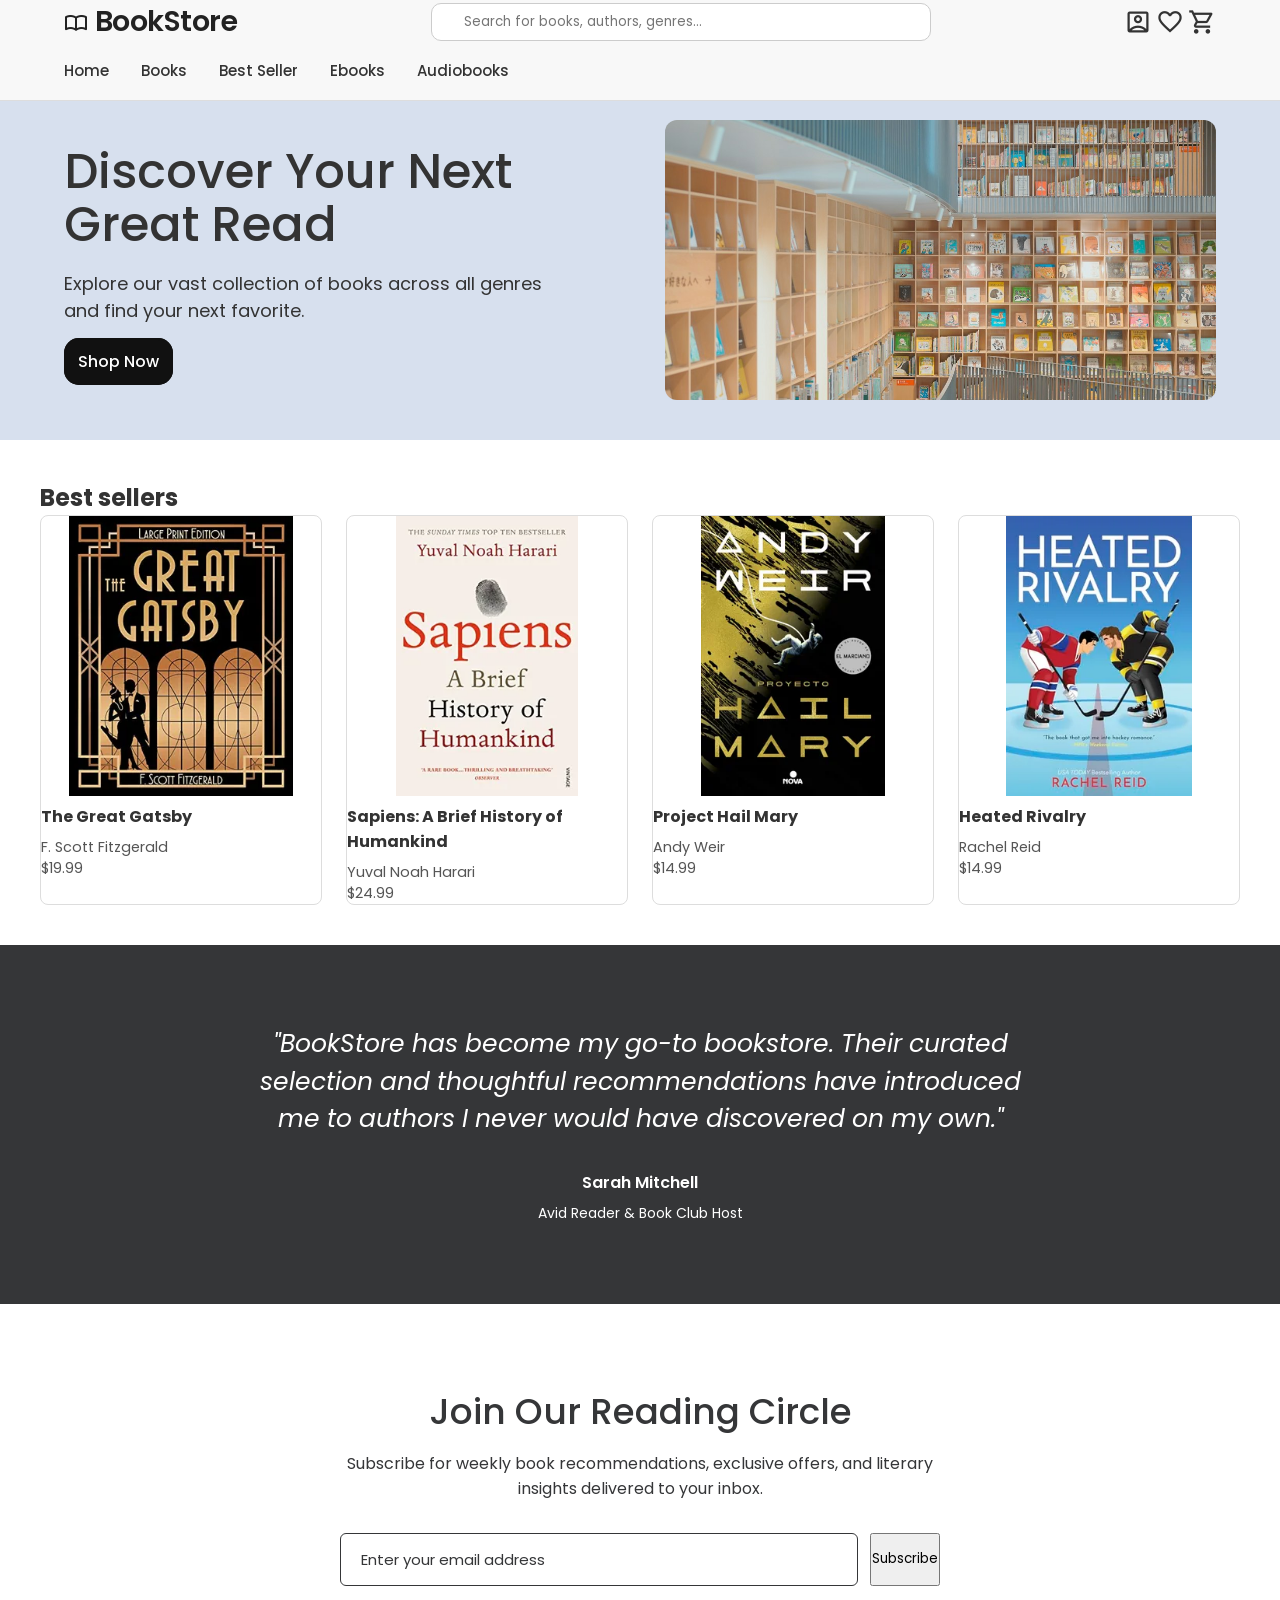
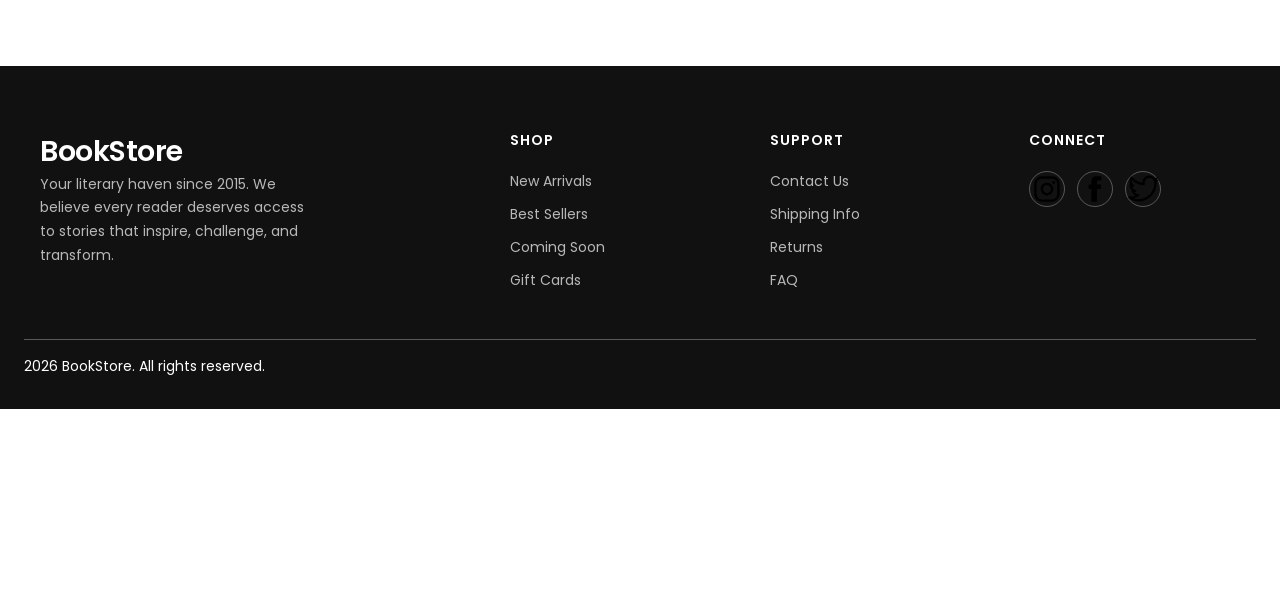
==== index.html @ 74721b6f "feat: initial project setup with bookstore structure and assets" ====
<!DOCTYPE html>
<html lang="en">

<head>
    <meta charset="UTF-8">
    <meta name="viewport" content="width=device-width, initial-scale=1.0">

    <link rel="preconnect" href="https://fonts.googleapis.com">
    <link rel="preconnect" href="https://fonts.gstatic.com" crossorigin>
    <link
        href="https://fonts.googleapis.com/css2?family=Google+Sans:ital,opsz,wght@0,17..18,400..700;1,17..18,400..700&family=Poppins:ital,wght@0,100;0,200;0,300;0,400;0,500;0,600;0,700;0,800;0,900;1,100;1,200;1,300;1,400;1,500;1,600;1,700;1,800;1,900&display=swap"
        rel="stylesheet">
    <title>Bookstore</title>
    <link rel="stylesheet" href="./styles.css" />
    <link rel="stylesheet"
        href="https://fonts.googleapis.com/css2?family=Material+Symbols+Outlined:opsz,wght,FILL,GRAD@24,400,0,0" />

</head>

<body>
    <header class="header">
        <div class="header-main-container">
            <div class="header-container">
                <div class="logo">
                    <span class="material-symbols-outlined">
                        import_contacts
                    </span>
                    BookStore
                </div>

                <form class="search-bar">
                    <input type="text" placeholder="Search for books, authors, genres..." aria-label="Search">

                </form>

                <div class="user-utilities">
                    <button aria-label="Profile"><span class="material-symbols-outlined">
                            account_box
                        </span>
                    </button>
                    <button aria-label="Wishlist"><span class="material-symbols-outlined">
                            favorite
                        </span>
                    </button>
                    <button aria-label="Cart"><span class="material-symbols-outlined">
                            shopping_cart
                        </span>
                    </button>

                </div>
            </div>
            <nav class="navbar">
                <a href="#" class="nav-link">Home</a>
                <a href="#" class="nav-link">Books</a>
                <a href="#" class="nav-link">Best Seller</a>
                <a href="#" class="nav-link">Ebooks</a>
                <a href="#" class="nav-link">Audiobooks</a>

            </nav>
        </div>
    </header>

    <div class="hero">
        <div class="hero-container">
            <div class="hero-content">
                <h1 class="hero-title">Discover Your Next Great Read</h1>
                <p class="hero-description">Explore our vast collection of books across all genres and find your next
                    favorite.</p>
                <a href="#" class="cta-button">Shop Now</a>

            </div>
            <div class="hero-image">
                <img src="./Images/portada.jfif" alt="Hero Image">
            </div>
        </div>
    </div>

    <section class="best-sellers">
        <div class="best-sellers-container">
            <h2>Best sellers</h2>
            <div class="book-grid">
                <div class="book-card">
                    <div class="book-image">
                        <img src="./Images/Book1.webp" alt="The Great Gatsby">
                    </div>
                    <h3>The Great Gatsby</h3>
                    <p>F. Scott Fitzgerald</p>
                    <p>$19.99</p>
                </div>
                <div class="book-card">
                    <div class="book-image">
                        <img src="./Images/book2.webp" alt="Sapiens: A Brief History of Humankind">
                    </div>
                    <h3> Sapiens: A Brief History of Humankind</h3>
                    <p>Yuval Noah Harari </p>
                    <p>$24.99</p>
                </div>
                <div class="book-card">
                    <div class="book-image">
                        <img src="./Images/book3.webp" alt="Project Hail Mary">
                    </div>
                    <h3>Project Hail Mary</h3>
                    <p>Andy Weir</p>
                    <p>$14.99</p>
                </div>
                <div class="book-card">
                    <div class="book-image">
                        <img src="./Images/book4.webp" alt="Heated Rivalry">
                    </div>
                    <h3>Heated Rivalry</h3>
                    <p>Rachel Reid</p>
                    <p>$14.99</p>
                </div>
            </div>
        </div>
    </section>


    <section class="testimonial">
        <div class="container">
            <p class="testimonial-quote">
                "BookStore has become my go-to bookstore. Their curated selection and thoughtful recommendations have
                introduced me to authors I never would have discovered on my own."
            </p>
            <div class="testimonial-author">
                <span class="author-name">Sarah Mitchell</span>
                <span class="author-title">Avid Reader & Book Club Host</span>
            </div>
        </div>
    </section>


    <section class="newsletter">
        <div class="newsletter-content">
            <h2 class="newsletter-title">Join Our Reading Circle</h2>
            <p class="newsletter-description">
                Subscribe for weekly book recommendations, exclusive offers, and literary insights delivered to your
                inbox.
            </p>
            <form class="newsletter-form">
                <input type="email" class="newsletter-input" placeholder="Enter your email address" required>
                <button type="submit" class="btn btn-primary">Subscribe</button>
            </form>
        </div>
    </section>



    <footer class="footer">
        <div class="footer-grid">
            <div class="footer-brand">

                <span class="logo">BookStore</span>
                <p class="footer-description">
                    Your literary haven since 2015. We believe every reader deserves access to stories that inspire,
                    challenge, and transform.
                </p>
            </div>

            <div class="footer-column">
                <h4 class="footer-title">Shop</h4>
                <nav class="footer-links">
                    <a href="#" class="footer-link">New Arrivals</a>
                    <a href="#" class="footer-link">Best Sellers</a>
                    <a href="#" class="footer-link">Coming Soon</a>
                    <a href="#" class="footer-link">Gift Cards</a>
                </nav>
            </div>

            <div class="footer-column">
                <h4 class="footer-title">Support</h4>
                <nav class="footer-links">
                    <a href="#" class="footer-link">Contact Us</a>
                    <a href="#" class="footer-link">Shipping Info</a>
                    <a href="#" class="footer-link">Returns</a>
                    <a href="#" class="footer-link">FAQ</a>
                </nav>
            </div>

            <div class="footer-column">
                <h4 class="footer-title">Connect</h4>
                <div class="social-links">
                    <a href="#" class="social-link" aria-label="Instagram">
                        <svg fill="#000000" viewBox="0 0 32 32" id="Camada_1" version="1.1" xml:space="preserve"
                            xmlns="http://www.w3.org/2000/svg" xmlns:xlink="http://www.w3.org/1999/xlink">
                            <g id="SVGRepo_bgCarrier" stroke-width="0"></g>
                            <g id="SVGRepo_tracerCarrier" stroke-linecap="round" stroke-linejoin="round"></g>
                            <g id="SVGRepo_iconCarrier">
                                <g>
                                    <path
                                        d="M22.3,8.4c-0.8,0-1.4,0.6-1.4,1.4c0,0.8,0.6,1.4,1.4,1.4c0.8,0,1.4-0.6,1.4-1.4C23.7,9,23.1,8.4,22.3,8.4z">
                                    </path>
                                    <path
                                        d="M16,10.2c-3.3,0-5.9,2.7-5.9,5.9s2.7,5.9,5.9,5.9s5.9-2.7,5.9-5.9S19.3,10.2,16,10.2z M16,19.9c-2.1,0-3.8-1.7-3.8-3.8 c0-2.1,1.7-3.8,3.8-3.8c2.1,0,3.8,1.7,3.8,3.8C19.8,18.2,18.1,19.9,16,19.9z">
                                    </path>
                                    <path
                                        d="M20.8,4h-9.5C7.2,4,4,7.2,4,11.2v9.5c0,4,3.2,7.2,7.2,7.2h9.5c4,0,7.2-3.2,7.2-7.2v-9.5C28,7.2,24.8,4,20.8,4z M25.7,20.8 c0,2.7-2.2,5-5,5h-9.5c-2.7,0-5-2.2-5-5v-9.5c0-2.7,2.2-5,5-5h9.5c2.7,0,5,2.2,5,5V20.8z">
                                    </path>
                                </g>
                            </g>
                        </svg>
                    </a>
                    <a href="#" class="social-link" aria-label="Twitter">
                        <svg fill="#000000" viewBox="0 0 32 32" id="Camada_1" version="1.1" xml:space="preserve"
                            xmlns="http://www.w3.org/2000/svg" xmlns:xlink="http://www.w3.org/1999/xlink">
                            <g id="SVGRepo_bgCarrier" stroke-width="0"></g>
                            <g id="SVGRepo_tracerCarrier" stroke-linecap="round" stroke-linejoin="round"></g>
                            <g id="SVGRepo_iconCarrier">
                                <style type="text/css">
                                    .st0 {
                                        fill-rule: evenodd;
                                        clip-rule: evenodd;
                                    }
                                </style>
                                <path class="st0"
                                    d="M12.6,16.1v11.6c0,0.2,0.1,0.3,0.3,0.3h4.6c0.2,0,0.3-0.1,0.3-0.3V15.9h3.4c0.2,0,0.3-0.1,0.3-0.3l0.3-3.6 c0-0.2-0.1-0.3-0.3-0.3h-3.7V9.2c0-0.6,0.5-1.1,1.2-1.1h2.6C21.9,8.1,22,8,22,7.8V4.3C22,4.1,21.9,4,21.7,4h-4.4 c-2.6,0-4.7,1.9-4.7,4.3v3.4h-2.3c-0.2,0-0.3,0.1-0.3,0.3v3.6c0,0.2,0.1,0.3,0.3,0.3h2.3V16.1z">
                                </path>
                            </g>
                        </svg>
                    </a>
                    <a href="#" class="social-link" aria-label="Facebook">
                        <svg width="800px" height="800px" viewBox="0 0 15 15" fill="none"
                            xmlns="http://www.w3.org/2000/svg">
                            <path fill-rule="evenodd" clip-rule="evenodd"
                                d="M7.23336 4.69629C7.23336 2.96884 8.63335 1.56857 10.36 1.56857C11.3736 1.56857 12.183 2.04804 12.7254 2.74385C13.3079 2.62467 13.8557 2.40913 14.3513 2.11508C14.1559 2.72598 13.7424 3.2396 13.2033 3.56463C13.2038 3.56568 13.2042 3.56674 13.2047 3.56779C13.7334 3.50361 14.2364 3.36302 14.7048 3.15546L14.7037 3.15715C14.3667 3.66183 13.9431 4.10736 13.4561 4.47034C13.4823 4.64672 13.4956 4.82427 13.4956 5.00079C13.4956 8.6871 10.6873 12.9746 5.52122 12.9746C3.93906 12.9746 2.46544 12.511 1.22505 11.7152C0.992632 11.5661 0.925108 11.2568 1.07423 11.0244C1.0874 11.0038 1.10183 10.9846 1.11734 10.9666C1.20582 10.8202 1.37438 10.7309 1.5554 10.7522C2.47066 10.8601 3.38568 10.7485 4.19219 10.3962C3.39226 10.0434 2.77129 9.35975 2.50204 8.51974C2.45359 8.3686 2.48835 8.20311 2.59351 8.08422C2.59716 8.0801 2.60087 8.07606 2.60464 8.0721C1.96391 7.50819 1.55973 6.68208 1.55973 5.76143V5.72759C1.55973 5.56814 1.64411 5.42059 1.78155 5.33974C1.82671 5.31317 1.87537 5.29511 1.92532 5.28558C1.70549 4.86154 1.58116 4.37984 1.58116 3.86958C1.58116 3.40165 1.58384 2.81192 1.91332 2.28081C1.98718 2.16175 2.10758 2.08915 2.2364 2.07195C2.42588 2.01237 2.64087 2.06969 2.77406 2.23302C3.86536 3.57126 5.44066 4.49583 7.23366 4.73961L7.23336 4.69629ZM5.52122 11.9746C4.73387 11.9746 3.97781 11.8435 3.27248 11.6023C4.13012 11.4538 4.95307 11.1159 5.66218 10.5602C5.81211 10.4427 5.87182 10.2435 5.81126 10.0629C5.7507 9.88234 5.583 9.75943 5.39255 9.75607C4.68968 9.74366 4.06712 9.39716 3.67793 8.86845C3.86828 8.85306 4.05428 8.82039 4.23445 8.77167C4.43603 8.71716 4.57363 8.53114 4.56674 8.32243C4.55985 8.11372 4.41029 7.93718 4.20555 7.89607C3.42694 7.73977 2.79883 7.16764 2.56169 6.42174C2.76255 6.47025 2.97102 6.4991 3.18482 6.5061C3.38563 6.51267 3.56646 6.38533 3.62795 6.19405C3.68943 6.00277 3.61666 5.79391 3.44963 5.68224C2.86523 5.29155 2.48116 4.62464 2.48116 3.86958C2.48116 3.70213 2.48352 3.55268 2.49355 3.41719C3.85115 4.79913 5.70873 5.68931 7.77588 5.79338C7.93225 5.80126 8.08328 5.73543 8.18395 5.61553C8.28463 5.49562 8.32332 5.33548 8.28851 5.18284C8.25255 5.02517 8.23336 4.86284 8.23336 4.69629C8.23336 3.52085 9.18591 2.56857 10.36 2.56857C11.5943 2.56857 12.4956 3.71208 12.4956 5.00079C12.4956 8.25709 10.0202 11.9746 5.52122 11.9746Z"
                                fill="#000000" />
                        </svg>
                    </a>
                </div>
            </div>
        </div>
        <div class="footer-bottom">
            <p class="copyright">2026 BookStore. All rights reserved.</p>
        </div>
    </footer>
</body>

</html>
---- styles.css ----
* {
    margin: 0;
    padding: 0;
    box-sizing: border-box;
    font-family: "Poppins", sans-serif;
}

html {
    scroll-behavior: smooth;
}

body {
    background-color: #ffffff;
    color: #333333;
}

a {
    text-decoration: none;
    color: inherit;
}

ul {
    list-style: none;
}

img {
    max-width: 100%;
    height: auto;
    display: block;
}


.header {
    position: fixed;
    top: 0;
    left: 0;
    right: 0;
    background-color: #f8f8f8;
    border-bottom: 1px solid #ddd;
}

.header-main-container {
    max-width: 1200px;
    margin: 0 auto;
    padding: 0 24px;
    height: 100px;
    display: flex;
    flex-direction: column;

}

.header-container {
    display: flex;
    align-items: center;
    justify-content: space-between;
}

.logo {
    font-size: 1.8rem;
    font-weight: 600;
    color: #222222;
    letter-spacing: -0.5px;
}

.material-symbols-outlined {
    display: inline-block;
    vertical-align: middle;
    font-size: 24px;
    user-select: none;
}

.search-bar :placeholder-shown {
    color: #999;
}

.search-bar input {
    padding: 0.5rem 2rem;
    border: 1px solid #ccc;
    border-radius: 10px;
    width: 500px;
}

.user-utilities button {
    border: none;
    background-color: #f8f8f8;
    gap: 1rem;
}

.user-utilities .material-symbols-outlined:hover {
    color: #2f1600;
}

.user-utilities .material-symbols-outlined {
    font-size: 28px;
    border: none;
    color: #333;
    cursor: pointer;
    transition: color 0.3s ease;
}

.navbar {
    display: flex;
    align-items: flex-start;
    gap: 32px;
    padding: 16px 0;
}

.nav-link {
    font-size: 15px;
    font-weight: 500;
}

.nav-link:hover {
    color: #002d5e;
}

.hero {
    padding: 120px 24px 40px;
    background-color: #d7e0ee;
    width: 100%;
}

.hero-container {
    display: flex;
    align-items: center;
    gap: 50px;
    max-width: 1200px;
    margin: 0 auto;
    padding: 0 24px;
}

.hero-content {
    flex: 1;
}

.hero-title {

    font-size: 48px;
    font-weight: 500;
    line-height: 1.1;
    margin-bottom: 18px;
}

.hero-description {
    font-size: 18px;
    max-width: 480px;
    margin-bottom: 25px;
}

.cta-button {
    width: fit-content;
    text-decoration: none;
    color: #ffffff;
    font-weight: 500;
    font-size: 16px;
    border: #111111 2px solid;
    background-color: #111111;
    border-radius: 15px;
    padding: 10px 12px;
    transition: color 0.3s ease;
}

.cta-button:hover {
    color: #c5c6c7;
}

.hero-image {
    flex: 1;
    position: relative;
    border-radius: 12px;
    overflow: hidden;
    aspect-ratio: 3/4;
    max-height: 280px;
}

.hero-image img {
    width: 100%;
    height: 100%;
    object-fit: cover;
}

.best-sellers {
    padding: 40px 0;
    max-width: 1200px;
    margin: 0 auto;
}

.book-grid {
    display: grid;
    grid-template-columns: repeat(4, 1fr);
    gap: 24px;
}

.book-card {
    border-radius: 8px;
    overflow: hidden;
    border: 1px solid #ddd;
    cursor: pointer;
}

.book-image {
    position: relative;
    aspect-ratio: 4/4;
    overflow: hidden;
}

.book-image img {
    width: 100%;
    height: 100%;
    object-fit: contain;
}

.book-image:hover {
    transform: scale(1.05);
}

.book-card h3 {
    font-size: 1rem;
    color: #333;
    margin: 0.5rem 0;
}

.book-card p {
    color: #555;
    font-size: 0.9rem;
}


.testimonial {
    padding: 80px 24px;
    background-color: #353638;
    text-align: center;
}

.testimonial-quote {

    font-size: 25px;
    font-weight: 400;
    font-style: italic;
    color: white;
    max-width: 800px;
    margin: 0 auto 32px;
    line-height: 1.5;
}

.testimonial-author {
    display: flex;
    flex-direction: column;
    align-items: center;
    gap: 8px;
}

.author-name {
    font-size: 16px;
    font-weight: 600;
    color: white;
}

.author-title {
    font-size: 14px;
    color: white;
}

.newsletter {
    padding: 80px 24px;
    background-color: #ffffff;
}

.newsletter-content {
    max-width: 600px;
    margin: 0 auto;
    text-align: center;
}

.newsletter-title {

    font-size: 36px;
    font-weight: 500;
    color: #353638;
    margin-bottom: 12px;
}

.newsletter-description {
    font-size: 16px;
    color: #353638;
    margin-bottom: 32px;
}

.newsletter-form {
    display: flex;
    gap: 12px;
}

.newsletter-input {
    flex: 1;
    padding: 14px 20px;
    font-size: 15px;
    border: 1px solid #353638;
    border-radius: 6px;
    background-color: white;
    color: white;
    outline: none;
    transition: border-color 0.2s ease;
}

.newsletter-input:focus {
    border-color: #333;
}

.newsletter-input::placeholder {
    color: #353638;
}

.footer {
    padding: 64px 24px 32px;
    background-color: #111111;
    color: white;
}

.footer-grid {
    max-width: 1200px;
    margin: 0 auto;
    display: grid;
    grid-template-columns: 2fr 1fr 1fr 1fr;
    gap: 48px;
    margin-bottom: 48px;
}

.footer-brand .logo {
    color: white;
    margin-bottom: 16px;
}

.footer-description {
    font-size: 14px;
    color: rgba(255, 255, 255, 0.7);
    line-height: 1.7;
    max-width: 280px;
}

.footer-title {
    font-size: 14px;
    font-weight: 600;
    text-transform: uppercase;
    letter-spacing: 1px;
    margin-bottom: 20px;
}

.footer-links {
    display: flex;
    flex-direction: column;
    gap: 12px;
}

.footer-link {
    font-size: 14px;
    color: rgba(255, 255, 255, 0.7);
    transition: color 0.2s ease;
}

.footer-link:hover {
    color: white;
}

.social-links {
    display: flex;
    gap: 12px;
    margin-top: 8px;
}

.social-link {
    width: 36px;
    height: 36px;
    border: 1px solid rgba(255, 255, 255, 0.3);
    border-radius: 50%;
    display: flex;
    align-items: center;
    justify-content: center;
    transition: all 0.2s ease;
}

.social-link:hover {
    background-color: white;
    border-color: white;
}

.copyright {
    font-size: 14px;
    border-top: 1px solid rgba(255, 255, 255, 0.3);
    padding-top: 16px;
}
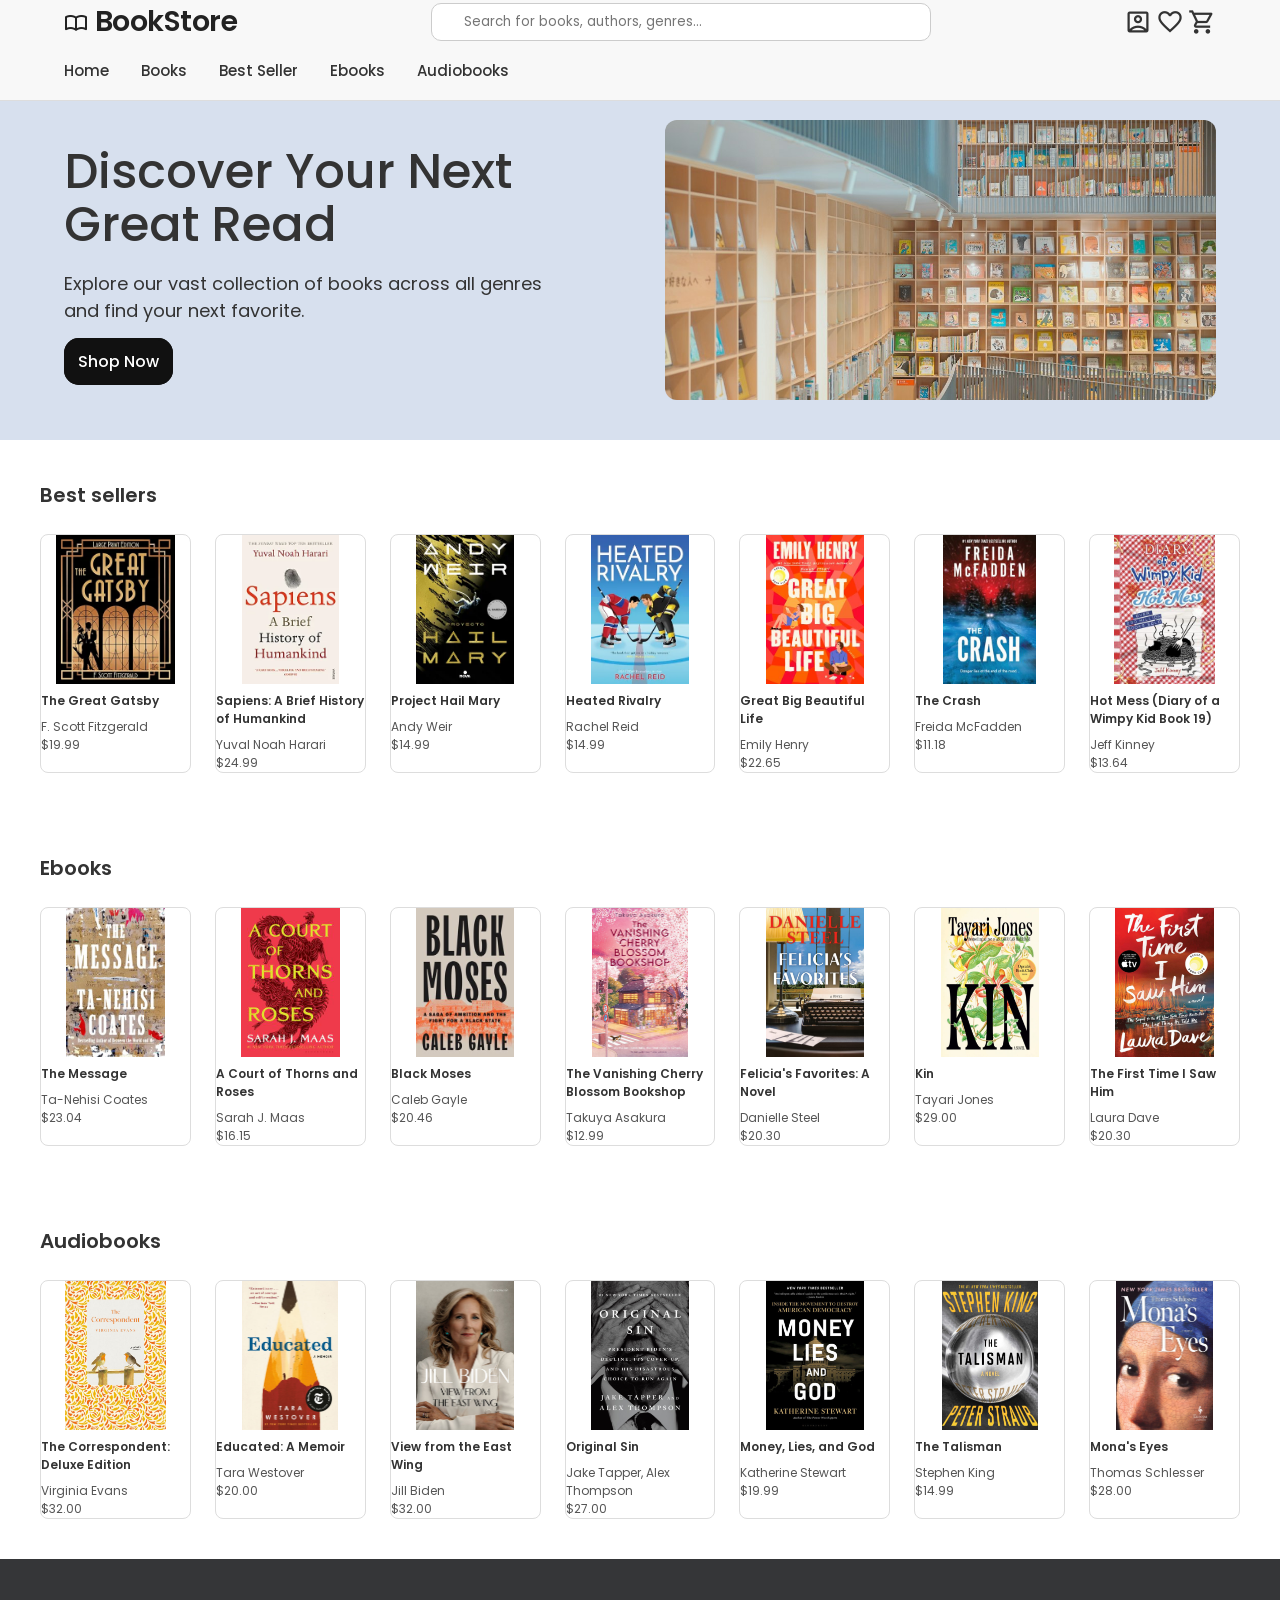
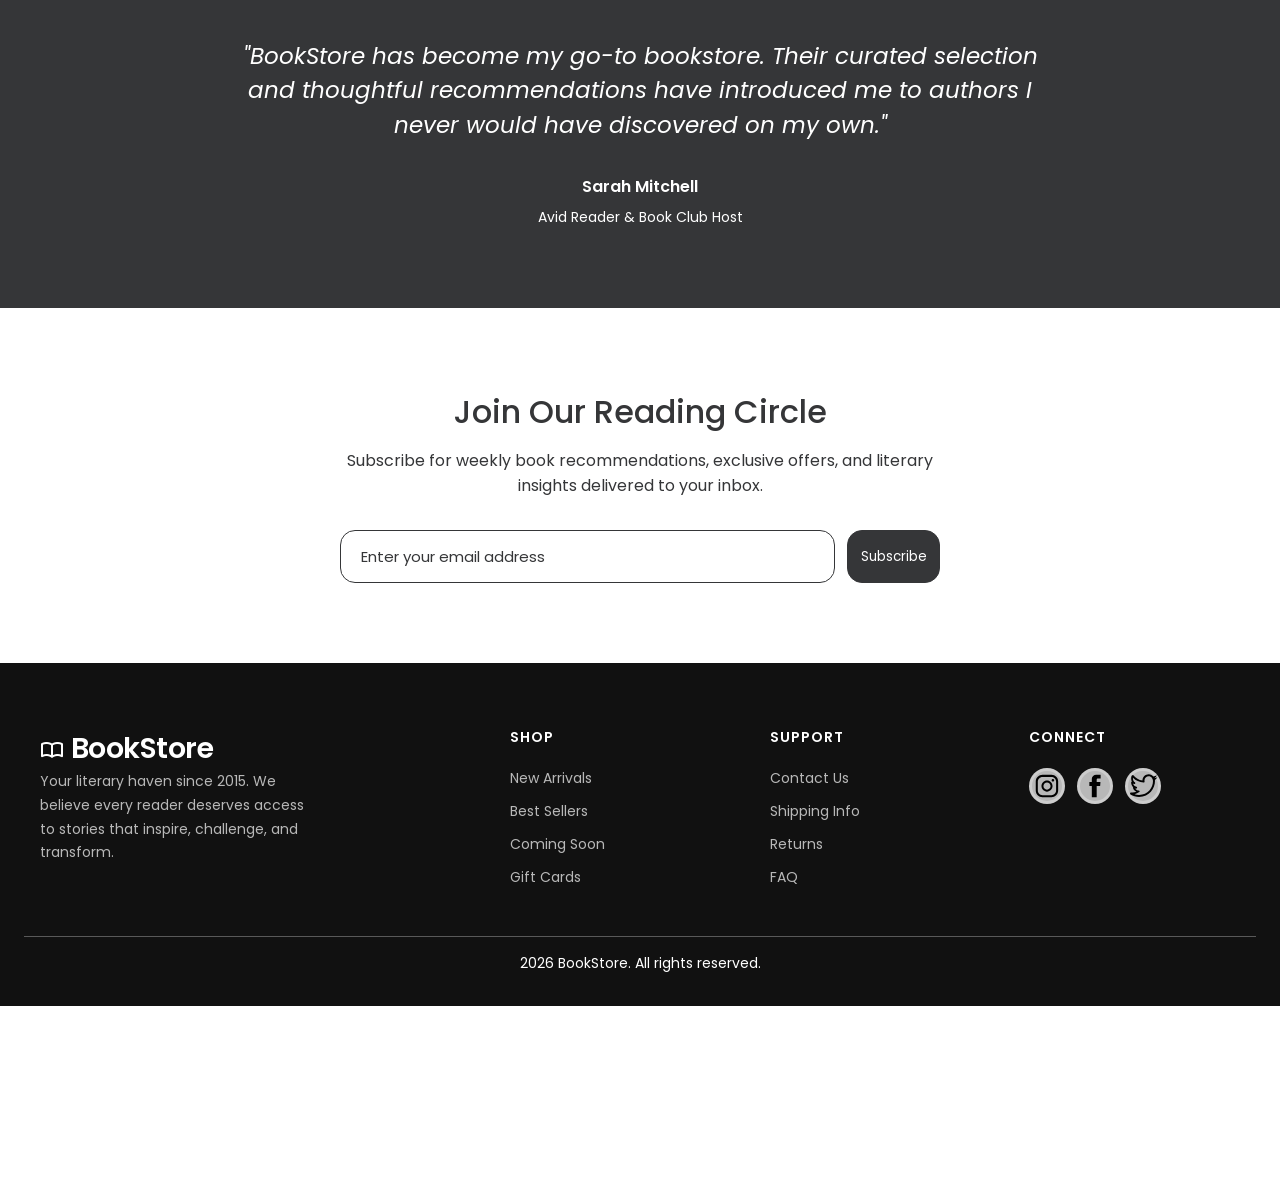
==== commit ce6aaa44: "feat: add images and improve html and css files" ====
--- a/index.html
+++ b/index.html
@@ -51,10 +51,10 @@
             </div>
             <nav class="navbar">
                 <a href="#" class="nav-link">Home</a>
-                <a href="#" class="nav-link">Books</a>
-                <a href="#" class="nav-link">Best Seller</a>
-                <a href="#" class="nav-link">Ebooks</a>
-                <a href="#" class="nav-link">Audiobooks</a>
+                <a href="books.html" class="nav-link">Books</a>
+                <a href="#best-sellers" class="nav-link">Best Seller</a>
+                <a href="#ebooks" class="nav-link">Ebooks</a>
+                <a href="#audiobooks" class="nav-link">Audiobooks</a>
 
             </nav>
         </div>
@@ -75,7 +75,7 @@
         </div>
     </div>
 
-    <section class="best-sellers">
+    <section id="best-sellers" class="best-sellers">
         <div class="best-sellers-container">
             <h2>Best sellers</h2>
             <div class="book-grid">
@@ -111,11 +111,160 @@
                     <p>Rachel Reid</p>
                     <p>$14.99</p>
                 </div>
-            </div>
-        </div>
-    </section>
-
-
+                <div class="book-card">
+                    <div class="book-image">
+                        <img src="./Images/book5.jpg" alt="Great Big Beautiful Life">
+                    </div>
+                    <h3>Great Big Beautiful Life</h3>
+                    <p>Emily Henry</p>
+                    <p>$22.65</p>
+                </div>
+                <div class="book-card">
+                    <div class="book-image">
+                        <img src="./Images/book6.jpg" alt="The Crash">
+                    </div>
+                    <h3>The Crash</h3>
+                    <p>Freida McFadden</p>
+                    <p>$11.18</p>
+                </div>
+                <div class="book-card">
+                    <div class="book-image">
+                        <img src="./Images/book7.jpg" alt="Hot Mess (Diary of a Wimpy Kid Book 19)">
+                    </div>
+                    <h3>Hot Mess (Diary of a Wimpy Kid Book 19)</h3>
+                    <p>Jeff Kinney</p>
+                    <p>$13.64</p>
+                </div>
+            </div>
+        </div>
+    </section>
+
+    <section id="ebooks" class="best-sellers">
+        <div class="best-sellers-container">
+            <h2>Ebooks</h2>
+            <div class="book-grid">
+                <div class="book-card">
+                    <div class="book-image">
+                        <img src="./Images/book8.jpg" alt="The Message">
+                    </div>
+                    <h3>The Message</h3>
+                    <p>Ta-Nehisi Coates</p>
+                    <p>$23.04</p>
+                </div>
+                <div class="book-card">
+                    <div class="book-image">
+                        <img src="./Images/book9.jpg" alt="A Court of Thorns and Roses">
+                    </div>
+                    <h3>A Court of Thorns and Roses</h3>
+                    <p>Sarah J. Maas </p>
+                    <p>$16.15</p>
+                </div>
+                <div class="book-card">
+                    <div class="book-image">
+                        <img src="./Images/book10.jpg" alt="Black Moses">
+                    </div>
+                    <h3>Black Moses</h3>
+                    <p>Caleb Gayle</p>
+                    <p>$20.46</p>
+                </div>
+                <div class="book-card">
+                    <div class="book-image">
+                        <img src="./Images/book11.jpg" alt="The Vanishing Cherry Blossom Bookshop">
+                    </div>
+                    <h3>The Vanishing Cherry Blossom Bookshop</h3>
+                    <p>Takuya Asakura</p>
+                    <p>$12.99</p>
+                </div>
+                <div class="book-card">
+                    <div class="book-image">
+                        <img src="./Images/book12.jpg" alt="Felicia's Favorites: A Novel">
+                    </div>
+                    <h3>Felicia's Favorites: A Novel</h3>
+                    <p>Danielle Steel</p>
+                    <p>$20.30 </p>
+                </div>
+                <div class="book-card">
+                    <div class="book-image">
+                        <img src="./Images/book13.jpg" alt="Kin">
+                    </div>
+                    <h3>Kin</h3>
+                    <p>Tayari Jones</p>
+                    <p>$29.00</p>
+                </div>
+                <div class="book-card">
+                    <div class="book-image">
+                        <img src="./Images/book14.jpg" alt="The First Time I Saw Him">
+                    </div>
+                    <h3>The First Time I Saw Him</h3>
+                    <p>Laura Dave</p>
+                    <p>$20.30</p>
+                </div>
+            </div>
+        </div>
+    </section>
+    <section id="audiobooks" class="best-sellers">
+        <div class="best-sellers-container">
+            <h2>Audiobooks</h2>
+            <div class="book-grid">
+                <div class="book-card">
+                    <div class="book-image">
+                        <img src="./Images/book15.jpg" alt="The Correspondent: Deluxe Edition">
+                    </div>
+                    <h3>The Correspondent: Deluxe Edition</h3>
+                    <p>Virginia Evans</p>
+                    <p>$32.00</p>
+                </div>
+                <div class="book-card">
+                    <div class="book-image">
+                        <img src="./Images/book16.jpg" alt="Educated: A Memoir">
+                    </div>
+                    <h3>Educated: A Memoir</h3>
+                    <p>Tara Westover </p>
+                    <p>$20.00</p>
+                </div>
+                <div class="book-card">
+                    <div class="book-image">
+                        <img src="./Images/book17.jpg" alt="View from the East Wing">
+                    </div>
+                    <h3>View from the East Wing</h3>
+                    <p>Jill Biden</p>
+                    <p>$32.00 </p>
+                </div>
+                <div class="book-card">
+                    <div class="book-image">
+                        <img src="./Images/book18.jpg" alt="Original Sin">
+                    </div>
+                    <h3>Original Sin</h3>
+                    <p>Jake Tapper, Alex Thompson</p>
+                    <p>$27.00</p>
+                </div>
+                <div class="book-card">
+                    <div class="book-image">
+                        <img src="./Images/book19.jpg" alt="Money, Lies, and God">
+                    </div>
+                    <h3>Money, Lies, and God</h3>
+                    <p>Katherine Stewart</p>
+                    <p>$19.99 </p>
+                </div>
+                <div class="book-card">
+                    <div class="book-image">
+                        <img src="./Images/book20.jpg" alt="The Talisman">
+                    </div>
+                    <h3>The Talisman</h3>
+                    <p>Stephen King</p>
+                    <p>$14.99</p>
+                </div>
+                <div class="book-card">
+                    <div class="book-image">
+                        <img src="./Images/book21.jpg" alt="Mona's Eyes">
+                    </div>
+                    <h3>Mona's Eyes</h3>
+                    <p>Thomas Schlesser</p>
+                    <p>$28.00 </p>
+                </div>
+            </div>
+        </div>
+    </section>
     <section class="testimonial">
         <div class="container">
             <p class="testimonial-quote">
@@ -139,7 +288,7 @@
             </p>
             <form class="newsletter-form">
                 <input type="email" class="newsletter-input" placeholder="Enter your email address" required>
-                <button type="submit" class="btn btn-primary">Subscribe</button>
+                <button type="submit" class="btn-newsletter">Subscribe</button>
             </form>
         </div>
     </section>
@@ -149,8 +298,12 @@
     <footer class="footer">
         <div class="footer-grid">
             <div class="footer-brand">
-
-                <span class="logo">BookStore</span>
+                <div class="logo">
+                    <span class="material-symbols-outlined">
+                        import_contacts
+                    </span>
+                    BookStore
+                </div>
                 <p class="footer-description">
                     Your literary haven since 2015. We believe every reader deserves access to stories that inspire,
                     challenge, and transform.
@@ -233,6 +386,8 @@
             <p class="copyright">2026 BookStore. All rights reserved.</p>
         </div>
     </footer>
+
+    <script src="script.js"></script>
 </body>
 
 </html>
--- a/styles.css
+++ b/styles.css
@@ -10,8 +10,11 @@
 }
 
 body {
-    background-color: #ffffff;
+    background-color: white;
     color: #333333;
+    display: flex;
+    flex-direction: column;
+    min-height: 100vh;
 }
 
 a {
@@ -37,6 +40,7 @@
     right: 0;
     background-color: #f8f8f8;
     border-bottom: 1px solid #ddd;
+    z-index: 999;
 }
 
 .header-main-container {
@@ -87,7 +91,7 @@
 }
 
 .user-utilities .material-symbols-outlined:hover {
-    color: #2f1600;
+    color: #000000;
 }
 
 .user-utilities .material-symbols-outlined {
@@ -111,7 +115,7 @@
 }
 
 .nav-link:hover {
-    color: #002d5e;
+    color: #000000;
 }
 
 .hero {
@@ -185,9 +189,16 @@
     margin: 0 auto;
 }
 
+.best-sellers h2 {
+    font-size: 20px;
+    font-weight: 600;
+    margin-bottom: 24px;
+    color: #333;
+}
+
 .book-grid {
     display: grid;
-    grid-template-columns: repeat(4, 1fr);
+    grid-template-columns: repeat(7, 1fr);
     gap: 24px;
 }
 
@@ -215,14 +226,15 @@
 }
 
 .book-card h3 {
-    font-size: 1rem;
+    font-size: 12px;
+    font-weight: 600;
     color: #333;
     margin: 0.5rem 0;
 }
 
 .book-card p {
     color: #555;
-    font-size: 0.9rem;
+    font-size: 12px;
 }
 
 
@@ -234,7 +246,7 @@
 
 .testimonial-quote {
 
-    font-size: 25px;
+    font-size: 23px;
     font-weight: 400;
     font-style: italic;
     color: white;
@@ -274,7 +286,7 @@
 
 .newsletter-title {
 
-    font-size: 36px;
+    font-size: 32px;
     font-weight: 500;
     color: #353638;
     margin-bottom: 12px;
@@ -296,7 +308,7 @@
     padding: 14px 20px;
     font-size: 15px;
     border: 1px solid #353638;
-    border-radius: 6px;
+    border-radius: 15px;
     background-color: white;
     color: white;
     outline: none;
@@ -311,7 +323,22 @@
     color: #353638;
 }
 
+.btn-newsletter {
+    flex: 0.2;
+    border: 1px solid #353638;
+    border-radius: 15px;
+    background-color: #353638;
+    color: white;
+}
+
+.btn-newsletter:hover {
+    color: black;
+}
+
 .footer {
+    margin-top: auto;
+    margin-bottom: 0;
+    width: 100%;
     padding: 64px 24px 32px;
     background-color: #111111;
     color: white;
@@ -328,7 +355,7 @@
 
 .footer-brand .logo {
     color: white;
-    margin-bottom: 16px;
+
 }
 
 .footer-description {
@@ -369,9 +396,10 @@
 }
 
 .social-link {
+    background-color: rgba(255, 255, 255, 0.7);
     width: 36px;
     height: 36px;
-    border: 1px solid rgba(255, 255, 255, 0.3);
+    border: 3px solid rgba(255, 255, 255, 0.3);
     border-radius: 50%;
     display: flex;
     align-items: center;
@@ -384,8 +412,14 @@
     border-color: white;
 }
 
+.footer-bottom {
+    border-top: 1px solid rgba(255, 255, 255, 0.3);
+}
+
 .copyright {
     font-size: 14px;
-    border-top: 1px solid rgba(255, 255, 255, 0.3);
+
     padding-top: 16px;
+    display: flex;
+    justify-content: center;
 }
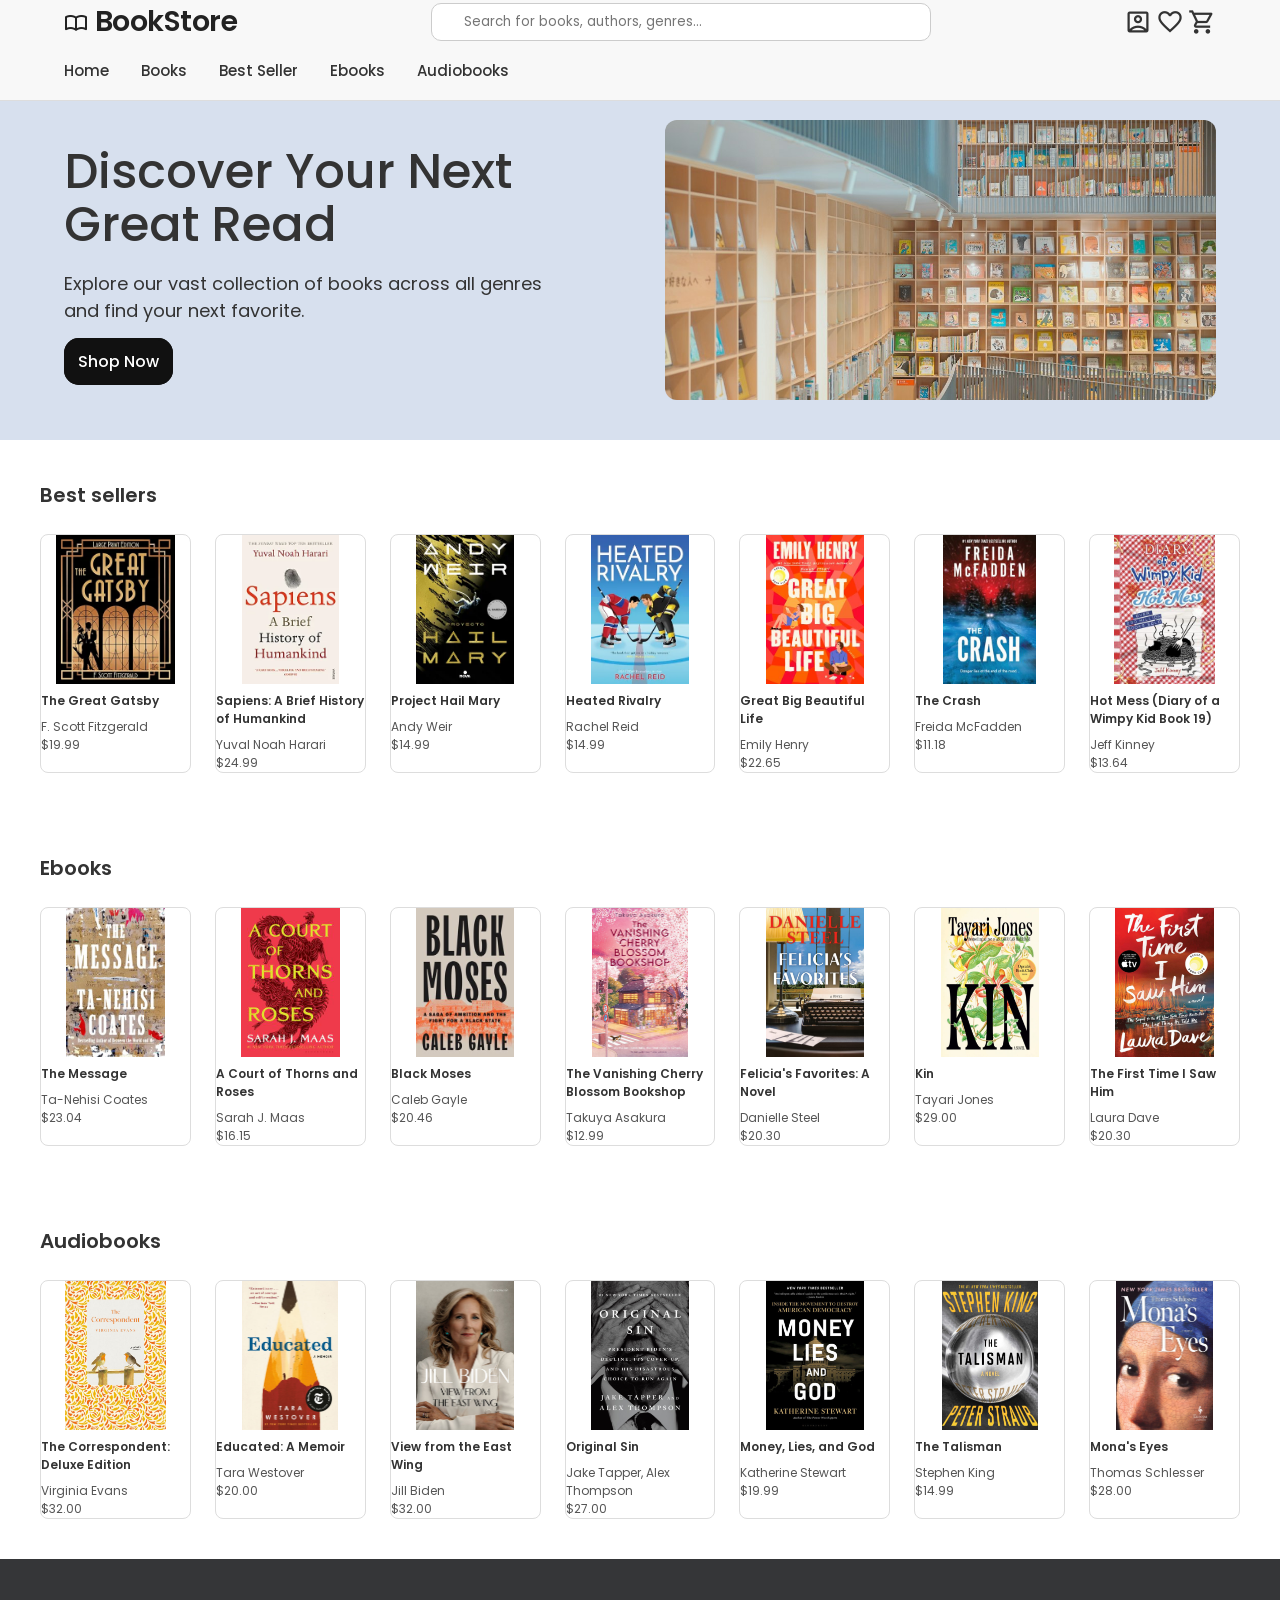
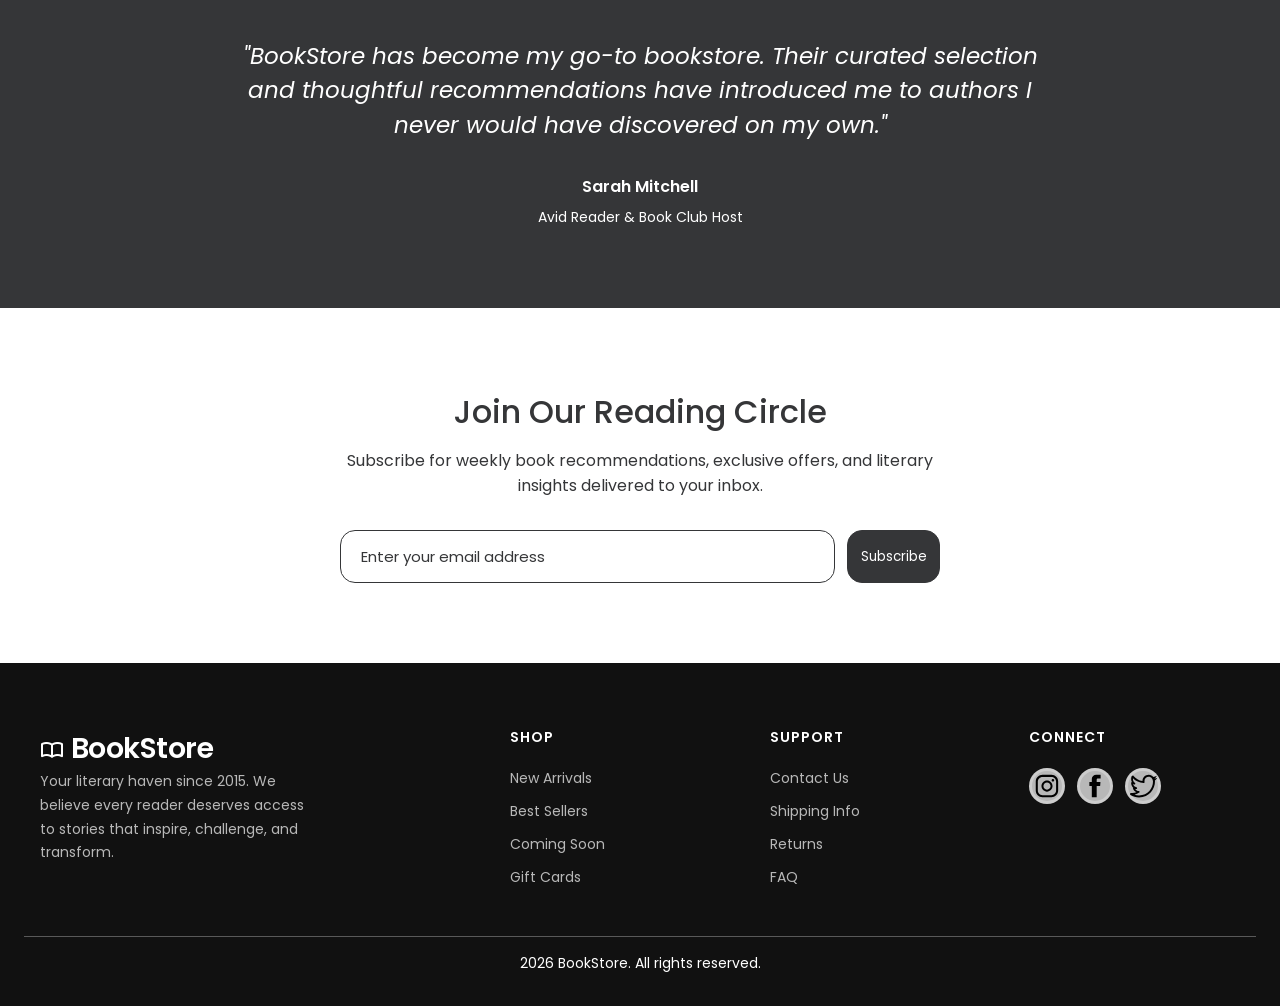
==== commit 45b360e5: "feat: book page" ====
--- a/index.html
+++ b/index.html
@@ -18,282 +18,285 @@
 </head>
 
 <body>
-    <header class="header">
-        <div class="header-main-container">
-            <div class="header-container">
-                <div class="logo">
-                    <span class="material-symbols-outlined">
-                        import_contacts
-                    </span>
-                    BookStore
-                </div>
-
-                <form class="search-bar">
-                    <input type="text" placeholder="Search for books, authors, genres..." aria-label="Search">
-
+    <main>
+        <header class="header">
+            <div class="header-main-container">
+                <div class="header-container">
+                    <div class="logo">
+                        <span class="material-symbols-outlined">
+                            import_contacts
+                        </span>
+                        BookStore
+                    </div>
+
+                    <form class="search-bar">
+                        <input type="text" placeholder="Search for books, authors, genres..." aria-label="Search">
+
+                    </form>
+
+                    <div class="user-utilities">
+                        <button aria-label="Profile"><span class="material-symbols-outlined">
+                                account_box
+                            </span>
+                        </button>
+                        <button aria-label="Wishlist"><span class="material-symbols-outlined">
+                                favorite
+                            </span>
+                        </button>
+                        <button aria-label="Cart"><span class="material-symbols-outlined">
+                                shopping_cart
+                            </span>
+                        </button>
+
+                    </div>
+                </div>
+                <nav class="navbar">
+                    <a href="#" class="nav-link">Home</a>
+                    <a href="books.html" class="nav-link">Books</a>
+                    <a href="#best-sellers" class="nav-link">Best Seller</a>
+                    <a href="#ebooks" class="nav-link">Ebooks</a>
+                    <a href="#audiobooks" class="nav-link">Audiobooks</a>
+
+                </nav>
+            </div>
+        </header>
+
+        <div class="hero">
+            <div class="hero-container">
+                <div class="hero-content">
+                    <h1 class="hero-title">Discover Your Next Great Read</h1>
+                    <p class="hero-description">Explore our vast collection of books across all genres and find your
+                        next
+                        favorite.</p>
+                    <a href="#" class="cta-button">Shop Now</a>
+
+                </div>
+                <div class="hero-image">
+                    <img src="./Images/portada.jfif" alt="Hero Image">
+                </div>
+            </div>
+        </div>
+
+        <section id="best-sellers" class="best-sellers">
+            <div class="best-sellers-container">
+                <h2>Best sellers</h2>
+                <div class="book-grid">
+                    <div class="book-card">
+                        <div class="book-image">
+                            <img src="./Images/Book1.webp" alt="The Great Gatsby">
+                        </div>
+                        <h3>The Great Gatsby</h3>
+                        <p>F. Scott Fitzgerald</p>
+                        <p>$19.99</p>
+                    </div>
+                    <div class="book-card">
+                        <div class="book-image">
+                            <img src="./Images/book2.webp" alt="Sapiens: A Brief History of Humankind">
+                        </div>
+                        <h3> Sapiens: A Brief History of Humankind</h3>
+                        <p>Yuval Noah Harari </p>
+                        <p>$24.99</p>
+                    </div>
+                    <div class="book-card">
+                        <div class="book-image">
+                            <img src="./Images/book3.webp" alt="Project Hail Mary">
+                        </div>
+                        <h3>Project Hail Mary</h3>
+                        <p>Andy Weir</p>
+                        <p>$14.99</p>
+                    </div>
+                    <div class="book-card">
+                        <div class="book-image">
+                            <img src="./Images/book4.webp" alt="Heated Rivalry">
+                        </div>
+                        <h3>Heated Rivalry</h3>
+                        <p>Rachel Reid</p>
+                        <p>$14.99</p>
+                    </div>
+                    <div class="book-card">
+                        <div class="book-image">
+                            <img src="./Images/book5.jpg" alt="Great Big Beautiful Life">
+                        </div>
+                        <h3>Great Big Beautiful Life</h3>
+                        <p>Emily Henry</p>
+                        <p>$22.65</p>
+                    </div>
+                    <div class="book-card">
+                        <div class="book-image">
+                            <img src="./Images/book6.jpg" alt="The Crash">
+                        </div>
+                        <h3>The Crash</h3>
+                        <p>Freida McFadden</p>
+                        <p>$11.18</p>
+                    </div>
+                    <div class="book-card">
+                        <div class="book-image">
+                            <img src="./Images/book7.jpg" alt="Hot Mess (Diary of a Wimpy Kid Book 19)">
+                        </div>
+                        <h3>Hot Mess (Diary of a Wimpy Kid Book 19)</h3>
+                        <p>Jeff Kinney</p>
+                        <p>$13.64</p>
+                    </div>
+                </div>
+            </div>
+        </section>
+
+        <section id="ebooks" class="best-sellers">
+            <div class="best-sellers-container">
+                <h2>Ebooks</h2>
+                <div class="book-grid">
+                    <div class="book-card">
+                        <div class="book-image">
+                            <img src="./Images/book8.jpg" alt="The Message">
+                        </div>
+                        <h3>The Message</h3>
+                        <p>Ta-Nehisi Coates</p>
+                        <p>$23.04</p>
+                    </div>
+                    <div class="book-card">
+                        <div class="book-image">
+                            <img src="./Images/book9.jpg" alt="A Court of Thorns and Roses">
+                        </div>
+                        <h3>A Court of Thorns and Roses</h3>
+                        <p>Sarah J. Maas </p>
+                        <p>$16.15</p>
+                    </div>
+                    <div class="book-card">
+                        <div class="book-image">
+                            <img src="./Images/book10.jpg" alt="Black Moses">
+                        </div>
+                        <h3>Black Moses</h3>
+                        <p>Caleb Gayle</p>
+                        <p>$20.46</p>
+                    </div>
+                    <div class="book-card">
+                        <div class="book-image">
+                            <img src="./Images/book11.jpg" alt="The Vanishing Cherry Blossom Bookshop">
+                        </div>
+                        <h3>The Vanishing Cherry Blossom Bookshop</h3>
+                        <p>Takuya Asakura</p>
+                        <p>$12.99</p>
+                    </div>
+                    <div class="book-card">
+                        <div class="book-image">
+                            <img src="./Images/book12.jpg" alt="Felicia's Favorites: A Novel">
+                        </div>
+                        <h3>Felicia's Favorites: A Novel</h3>
+                        <p>Danielle Steel</p>
+                        <p>$20.30 </p>
+                    </div>
+                    <div class="book-card">
+                        <div class="book-image">
+                            <img src="./Images/book13.jpg" alt="Kin">
+                        </div>
+                        <h3>Kin</h3>
+                        <p>Tayari Jones</p>
+                        <p>$29.00</p>
+                    </div>
+                    <div class="book-card">
+                        <div class="book-image">
+                            <img src="./Images/book14.jpg" alt="The First Time I Saw Him">
+                        </div>
+                        <h3>The First Time I Saw Him</h3>
+                        <p>Laura Dave</p>
+                        <p>$20.30</p>
+                    </div>
+                </div>
+            </div>
+        </section>
+        <section id="audiobooks" class="best-sellers">
+            <div class="best-sellers-container">
+                <h2>Audiobooks</h2>
+                <div class="book-grid">
+                    <div class="book-card">
+                        <div class="book-image">
+                            <img src="./Images/book15.jpg" alt="The Correspondent: Deluxe Edition">
+                        </div>
+                        <h3>The Correspondent: Deluxe Edition</h3>
+                        <p>Virginia Evans</p>
+                        <p>$32.00</p>
+                    </div>
+                    <div class="book-card">
+                        <div class="book-image">
+                            <img src="./Images/book16.jpg" alt="Educated: A Memoir">
+                        </div>
+                        <h3>Educated: A Memoir</h3>
+                        <p>Tara Westover </p>
+                        <p>$20.00</p>
+                    </div>
+                    <div class="book-card">
+                        <div class="book-image">
+                            <img src="./Images/book17.jpg" alt="View from the East Wing">
+                        </div>
+                        <h3>View from the East Wing</h3>
+                        <p>Jill Biden</p>
+                        <p>$32.00 </p>
+                    </div>
+                    <div class="book-card">
+                        <div class="book-image">
+                            <img src="./Images/book18.jpg" alt="Original Sin">
+                        </div>
+                        <h3>Original Sin</h3>
+                        <p>Jake Tapper, Alex Thompson</p>
+                        <p>$27.00</p>
+                    </div>
+                    <div class="book-card">
+                        <div class="book-image">
+                            <img src="./Images/book19.jpg" alt="Money, Lies, and God">
+                        </div>
+                        <h3>Money, Lies, and God</h3>
+                        <p>Katherine Stewart</p>
+                        <p>$19.99 </p>
+                    </div>
+                    <div class="book-card">
+                        <div class="book-image">
+                            <img src="./Images/book20.jpg" alt="The Talisman">
+                        </div>
+                        <h3>The Talisman</h3>
+                        <p>Stephen King</p>
+                        <p>$14.99</p>
+                    </div>
+                    <div class="book-card">
+                        <div class="book-image">
+                            <img src="./Images/book21.jpg" alt="Mona's Eyes">
+                        </div>
+                        <h3>Mona's Eyes</h3>
+                        <p>Thomas Schlesser</p>
+                        <p>$28.00 </p>
+                    </div>
+                </div>
+            </div>
+        </section>
+        <section class="testimonial">
+            <div class="container">
+                <p class="testimonial-quote">
+                    "BookStore has become my go-to bookstore. Their curated selection and thoughtful recommendations
+                    have
+                    introduced me to authors I never would have discovered on my own."
+                </p>
+                <div class="testimonial-author">
+                    <span class="author-name">Sarah Mitchell</span>
+                    <span class="author-title">Avid Reader & Book Club Host</span>
+                </div>
+            </div>
+        </section>
+
+
+        <section class="newsletter">
+            <div class="newsletter-content">
+                <h2 class="newsletter-title">Join Our Reading Circle</h2>
+                <p class="newsletter-description">
+                    Subscribe for weekly book recommendations, exclusive offers, and literary insights delivered to your
+                    inbox.
+                </p>
+                <form class="newsletter-form">
+                    <input type="email" class="newsletter-input" placeholder="Enter your email address" required>
+                    <button type="submit" class="btn-newsletter">Subscribe</button>
                 </form>
-
-                <div class="user-utilities">
-                    <button aria-label="Profile"><span class="material-symbols-outlined">
-                            account_box
-                        </span>
-                    </button>
-                    <button aria-label="Wishlist"><span class="material-symbols-outlined">
-                            favorite
-                        </span>
-                    </button>
-                    <button aria-label="Cart"><span class="material-symbols-outlined">
-                            shopping_cart
-                        </span>
-                    </button>
-
-                </div>
-            </div>
-            <nav class="navbar">
-                <a href="#" class="nav-link">Home</a>
-                <a href="books.html" class="nav-link">Books</a>
-                <a href="#best-sellers" class="nav-link">Best Seller</a>
-                <a href="#ebooks" class="nav-link">Ebooks</a>
-                <a href="#audiobooks" class="nav-link">Audiobooks</a>
-
-            </nav>
-        </div>
-    </header>
-
-    <div class="hero">
-        <div class="hero-container">
-            <div class="hero-content">
-                <h1 class="hero-title">Discover Your Next Great Read</h1>
-                <p class="hero-description">Explore our vast collection of books across all genres and find your next
-                    favorite.</p>
-                <a href="#" class="cta-button">Shop Now</a>
-
-            </div>
-            <div class="hero-image">
-                <img src="./Images/portada.jfif" alt="Hero Image">
-            </div>
-        </div>
-    </div>
-
-    <section id="best-sellers" class="best-sellers">
-        <div class="best-sellers-container">
-            <h2>Best sellers</h2>
-            <div class="book-grid">
-                <div class="book-card">
-                    <div class="book-image">
-                        <img src="./Images/Book1.webp" alt="The Great Gatsby">
-                    </div>
-                    <h3>The Great Gatsby</h3>
-                    <p>F. Scott Fitzgerald</p>
-                    <p>$19.99</p>
-                </div>
-                <div class="book-card">
-                    <div class="book-image">
-                        <img src="./Images/book2.webp" alt="Sapiens: A Brief History of Humankind">
-                    </div>
-                    <h3> Sapiens: A Brief History of Humankind</h3>
-                    <p>Yuval Noah Harari </p>
-                    <p>$24.99</p>
-                </div>
-                <div class="book-card">
-                    <div class="book-image">
-                        <img src="./Images/book3.webp" alt="Project Hail Mary">
-                    </div>
-                    <h3>Project Hail Mary</h3>
-                    <p>Andy Weir</p>
-                    <p>$14.99</p>
-                </div>
-                <div class="book-card">
-                    <div class="book-image">
-                        <img src="./Images/book4.webp" alt="Heated Rivalry">
-                    </div>
-                    <h3>Heated Rivalry</h3>
-                    <p>Rachel Reid</p>
-                    <p>$14.99</p>
-                </div>
-                <div class="book-card">
-                    <div class="book-image">
-                        <img src="./Images/book5.jpg" alt="Great Big Beautiful Life">
-                    </div>
-                    <h3>Great Big Beautiful Life</h3>
-                    <p>Emily Henry</p>
-                    <p>$22.65</p>
-                </div>
-                <div class="book-card">
-                    <div class="book-image">
-                        <img src="./Images/book6.jpg" alt="The Crash">
-                    </div>
-                    <h3>The Crash</h3>
-                    <p>Freida McFadden</p>
-                    <p>$11.18</p>
-                </div>
-                <div class="book-card">
-                    <div class="book-image">
-                        <img src="./Images/book7.jpg" alt="Hot Mess (Diary of a Wimpy Kid Book 19)">
-                    </div>
-                    <h3>Hot Mess (Diary of a Wimpy Kid Book 19)</h3>
-                    <p>Jeff Kinney</p>
-                    <p>$13.64</p>
-                </div>
-            </div>
-        </div>
-    </section>
-
-    <section id="ebooks" class="best-sellers">
-        <div class="best-sellers-container">
-            <h2>Ebooks</h2>
-            <div class="book-grid">
-                <div class="book-card">
-                    <div class="book-image">
-                        <img src="./Images/book8.jpg" alt="The Message">
-                    </div>
-                    <h3>The Message</h3>
-                    <p>Ta-Nehisi Coates</p>
-                    <p>$23.04</p>
-                </div>
-                <div class="book-card">
-                    <div class="book-image">
-                        <img src="./Images/book9.jpg" alt="A Court of Thorns and Roses">
-                    </div>
-                    <h3>A Court of Thorns and Roses</h3>
-                    <p>Sarah J. Maas </p>
-                    <p>$16.15</p>
-                </div>
-                <div class="book-card">
-                    <div class="book-image">
-                        <img src="./Images/book10.jpg" alt="Black Moses">
-                    </div>
-                    <h3>Black Moses</h3>
-                    <p>Caleb Gayle</p>
-                    <p>$20.46</p>
-                </div>
-                <div class="book-card">
-                    <div class="book-image">
-                        <img src="./Images/book11.jpg" alt="The Vanishing Cherry Blossom Bookshop">
-                    </div>
-                    <h3>The Vanishing Cherry Blossom Bookshop</h3>
-                    <p>Takuya Asakura</p>
-                    <p>$12.99</p>
-                </div>
-                <div class="book-card">
-                    <div class="book-image">
-                        <img src="./Images/book12.jpg" alt="Felicia's Favorites: A Novel">
-                    </div>
-                    <h3>Felicia's Favorites: A Novel</h3>
-                    <p>Danielle Steel</p>
-                    <p>$20.30 </p>
-                </div>
-                <div class="book-card">
-                    <div class="book-image">
-                        <img src="./Images/book13.jpg" alt="Kin">
-                    </div>
-                    <h3>Kin</h3>
-                    <p>Tayari Jones</p>
-                    <p>$29.00</p>
-                </div>
-                <div class="book-card">
-                    <div class="book-image">
-                        <img src="./Images/book14.jpg" alt="The First Time I Saw Him">
-                    </div>
-                    <h3>The First Time I Saw Him</h3>
-                    <p>Laura Dave</p>
-                    <p>$20.30</p>
-                </div>
-            </div>
-        </div>
-    </section>
-    <section id="audiobooks" class="best-sellers">
-        <div class="best-sellers-container">
-            <h2>Audiobooks</h2>
-            <div class="book-grid">
-                <div class="book-card">
-                    <div class="book-image">
-                        <img src="./Images/book15.jpg" alt="The Correspondent: Deluxe Edition">
-                    </div>
-                    <h3>The Correspondent: Deluxe Edition</h3>
-                    <p>Virginia Evans</p>
-                    <p>$32.00</p>
-                </div>
-                <div class="book-card">
-                    <div class="book-image">
-                        <img src="./Images/book16.jpg" alt="Educated: A Memoir">
-                    </div>
-                    <h3>Educated: A Memoir</h3>
-                    <p>Tara Westover </p>
-                    <p>$20.00</p>
-                </div>
-                <div class="book-card">
-                    <div class="book-image">
-                        <img src="./Images/book17.jpg" alt="View from the East Wing">
-                    </div>
-                    <h3>View from the East Wing</h3>
-                    <p>Jill Biden</p>
-                    <p>$32.00 </p>
-                </div>
-                <div class="book-card">
-                    <div class="book-image">
-                        <img src="./Images/book18.jpg" alt="Original Sin">
-                    </div>
-                    <h3>Original Sin</h3>
-                    <p>Jake Tapper, Alex Thompson</p>
-                    <p>$27.00</p>
-                </div>
-                <div class="book-card">
-                    <div class="book-image">
-                        <img src="./Images/book19.jpg" alt="Money, Lies, and God">
-                    </div>
-                    <h3>Money, Lies, and God</h3>
-                    <p>Katherine Stewart</p>
-                    <p>$19.99 </p>
-                </div>
-                <div class="book-card">
-                    <div class="book-image">
-                        <img src="./Images/book20.jpg" alt="The Talisman">
-                    </div>
-                    <h3>The Talisman</h3>
-                    <p>Stephen King</p>
-                    <p>$14.99</p>
-                </div>
-                <div class="book-card">
-                    <div class="book-image">
-                        <img src="./Images/book21.jpg" alt="Mona's Eyes">
-                    </div>
-                    <h3>Mona's Eyes</h3>
-                    <p>Thomas Schlesser</p>
-                    <p>$28.00 </p>
-                </div>
-            </div>
-        </div>
-    </section>
-    <section class="testimonial">
-        <div class="container">
-            <p class="testimonial-quote">
-                "BookStore has become my go-to bookstore. Their curated selection and thoughtful recommendations have
-                introduced me to authors I never would have discovered on my own."
-            </p>
-            <div class="testimonial-author">
-                <span class="author-name">Sarah Mitchell</span>
-                <span class="author-title">Avid Reader & Book Club Host</span>
-            </div>
-        </div>
-    </section>
-
-
-    <section class="newsletter">
-        <div class="newsletter-content">
-            <h2 class="newsletter-title">Join Our Reading Circle</h2>
-            <p class="newsletter-description">
-                Subscribe for weekly book recommendations, exclusive offers, and literary insights delivered to your
-                inbox.
-            </p>
-            <form class="newsletter-form">
-                <input type="email" class="newsletter-input" placeholder="Enter your email address" required>
-                <button type="submit" class="btn-newsletter">Subscribe</button>
-            </form>
-        </div>
-    </section>
-
-
+            </div>
+        </section>
+
+    </main>
 
     <footer class="footer">
         <div class="footer-grid">
@@ -372,7 +375,7 @@
                         </svg>
                     </a>
                     <a href="#" class="social-link" aria-label="Facebook">
-                        <svg width="800px" height="800px" viewBox="0 0 15 15" fill="none"
+                        <svg width="35px" height="35px" viewBox="0 0 15 15" fill="none"
                             xmlns="http://www.w3.org/2000/svg">
                             <path fill-rule="evenodd" clip-rule="evenodd"
                                 d="M7.23336 4.69629C7.23336 2.96884 8.63335 1.56857 10.36 1.56857C11.3736 1.56857 12.183 2.04804 12.7254 2.74385C13.3079 2.62467 13.8557 2.40913 14.3513 2.11508C14.1559 2.72598 13.7424 3.2396 13.2033 3.56463C13.2038 3.56568 13.2042 3.56674 13.2047 3.56779C13.7334 3.50361 14.2364 3.36302 14.7048 3.15546L14.7037 3.15715C14.3667 3.66183 13.9431 4.10736 13.4561 4.47034C13.4823 4.64672 13.4956 4.82427 13.4956 5.00079C13.4956 8.6871 10.6873 12.9746 5.52122 12.9746C3.93906 12.9746 2.46544 12.511 1.22505 11.7152C0.992632 11.5661 0.925108 11.2568 1.07423 11.0244C1.0874 11.0038 1.10183 10.9846 1.11734 10.9666C1.20582 10.8202 1.37438 10.7309 1.5554 10.7522C2.47066 10.8601 3.38568 10.7485 4.19219 10.3962C3.39226 10.0434 2.77129 9.35975 2.50204 8.51974C2.45359 8.3686 2.48835 8.20311 2.59351 8.08422C2.59716 8.0801 2.60087 8.07606 2.60464 8.0721C1.96391 7.50819 1.55973 6.68208 1.55973 5.76143V5.72759C1.55973 5.56814 1.64411 5.42059 1.78155 5.33974C1.82671 5.31317 1.87537 5.29511 1.92532 5.28558C1.70549 4.86154 1.58116 4.37984 1.58116 3.86958C1.58116 3.40165 1.58384 2.81192 1.91332 2.28081C1.98718 2.16175 2.10758 2.08915 2.2364 2.07195C2.42588 2.01237 2.64087 2.06969 2.77406 2.23302C3.86536 3.57126 5.44066 4.49583 7.23366 4.73961L7.23336 4.69629ZM5.52122 11.9746C4.73387 11.9746 3.97781 11.8435 3.27248 11.6023C4.13012 11.4538 4.95307 11.1159 5.66218 10.5602C5.81211 10.4427 5.87182 10.2435 5.81126 10.0629C5.7507 9.88234 5.583 9.75943 5.39255 9.75607C4.68968 9.74366 4.06712 9.39716 3.67793 8.86845C3.86828 8.85306 4.05428 8.82039 4.23445 8.77167C4.43603 8.71716 4.57363 8.53114 4.56674 8.32243C4.55985 8.11372 4.41029 7.93718 4.20555 7.89607C3.42694 7.73977 2.79883 7.16764 2.56169 6.42174C2.76255 6.47025 2.97102 6.4991 3.18482 6.5061C3.38563 6.51267 3.56646 6.38533 3.62795 6.19405C3.68943 6.00277 3.61666 5.79391 3.44963 5.68224C2.86523 5.29155 2.48116 4.62464 2.48116 3.86958C2.48116 3.70213 2.48352 3.55268 2.49355 3.41719C3.85115 4.79913 5.70873 5.68931 7.77588 5.79338C7.93225 5.80126 8.08328 5.73543 8.18395 5.61553C8.28463 5.49562 8.32332 5.33548 8.28851 5.18284C8.25255 5.02517 8.23336 4.86284 8.23336 4.69629C8.23336 3.52085 9.18591 2.56857 10.36 2.56857C11.5943 2.56857 12.4956 3.71208 12.4956 5.00079C12.4956 8.25709 10.0202 11.9746 5.52122 11.9746Z"
--- a/styles.css
+++ b/styles.css
@@ -5,16 +5,20 @@
     font-family: "Poppins", sans-serif;
 }
 
+/* 
 html {
     scroll-behavior: smooth;
-}
+    min-height: 100vh;
+    
+} */
 
 body {
     background-color: white;
     color: #333333;
     display: flex;
     flex-direction: column;
-    min-height: 100vh;
+    height: 100vh;
+    scroll-behavior: smooth;
 }
 
 a {
@@ -32,6 +36,9 @@
     display: block;
 }
 
+main {
+    flex: 1;
+}
 
 .header {
     position: fixed;
@@ -336,8 +343,9 @@
 }
 
 .footer {
+
     margin-top: auto;
-    margin-bottom: 0;
+    bottom: 0;
     width: 100%;
     padding: 64px 24px 32px;
     background-color: #111111;
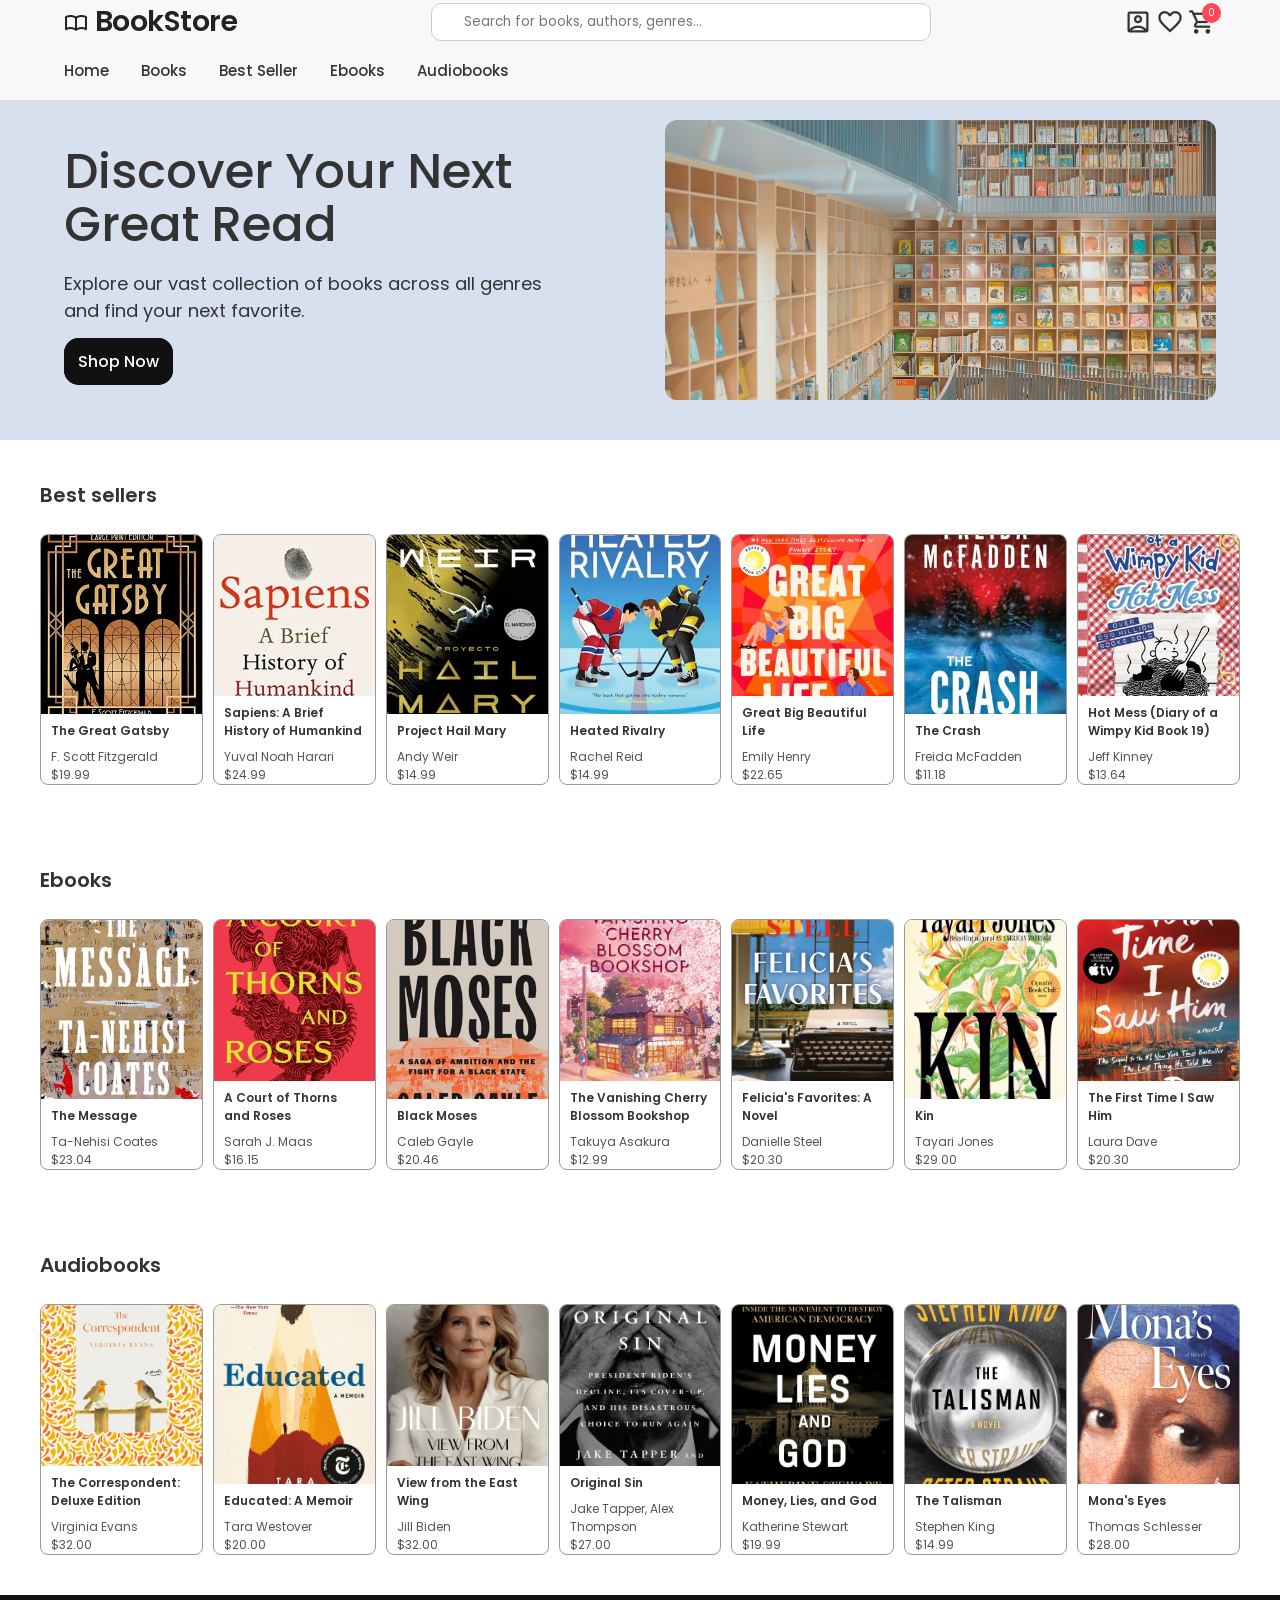
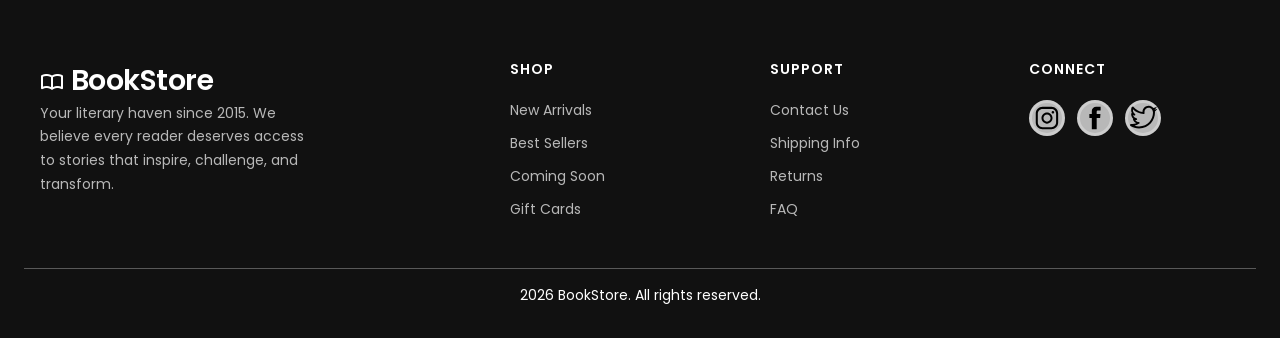
==== commit 9f285c65: "add dots" ====
--- a/index.html
+++ b/index.html
@@ -12,6 +12,7 @@
         rel="stylesheet">
     <title>Bookstore</title>
     <link rel="stylesheet" href="./styles.css" />
+    <link rel="stylesheet" href="./pages/books/books.css">
     <link rel="stylesheet"
         href="https://fonts.googleapis.com/css2?family=Material+Symbols+Outlined:opsz,wght,FILL,GRAD@24,400,0,0" />
 
@@ -42,17 +43,17 @@
                         <button aria-label="Wishlist"><span class="material-symbols-outlined">
                                 favorite
                             </span>
+                            
                         </button>
-                        <button aria-label="Cart"><span class="material-symbols-outlined">
-                                shopping_cart
-                            </span>
-                        </button>
+                        <button aria-label="Cart" class="cart-btn" onclick="toggleCart()">
+                        <span class="material-symbols-outlined">shopping_cart</span>
+                        <span id="cart-count" class="cart-badge">0</span> </button>
 
                     </div>
                 </div>
                 <nav class="navbar">
                     <a href="#" class="nav-link">Home</a>
-                    <a href="books.html" class="nav-link">Books</a>
+                    <a href="./pages/books/books.html" class="nav-link">Books</a>
                     <a href="#best-sellers" class="nav-link">Best Seller</a>
                     <a href="#ebooks" class="nav-link">Ebooks</a>
                     <a href="#audiobooks" class="nav-link">Audiobooks</a>
@@ -62,239 +63,209 @@
         </header>
 
         <div class="hero">
-            <div class="hero-container">
-                <div class="hero-content">
-                    <h1 class="hero-title">Discover Your Next Great Read</h1>
-                    <p class="hero-description">Explore our vast collection of books across all genres and find your
-                        next
-                        favorite.</p>
-                    <a href="#" class="cta-button">Shop Now</a>
-
-                </div>
-                <div class="hero-image">
-                    <img src="./Images/portada.jfif" alt="Hero Image">
-                </div>
-            </div>
-        </div>
-
-        <section id="best-sellers" class="best-sellers">
-            <div class="best-sellers-container">
-                <h2>Best sellers</h2>
-                <div class="book-grid">
-                    <div class="book-card">
-                        <div class="book-image">
-                            <img src="./Images/Book1.webp" alt="The Great Gatsby">
-                        </div>
-                        <h3>The Great Gatsby</h3>
-                        <p>F. Scott Fitzgerald</p>
-                        <p>$19.99</p>
-                    </div>
-                    <div class="book-card">
-                        <div class="book-image">
-                            <img src="./Images/book2.webp" alt="Sapiens: A Brief History of Humankind">
-                        </div>
-                        <h3> Sapiens: A Brief History of Humankind</h3>
-                        <p>Yuval Noah Harari </p>
-                        <p>$24.99</p>
-                    </div>
-                    <div class="book-card">
-                        <div class="book-image">
-                            <img src="./Images/book3.webp" alt="Project Hail Mary">
-                        </div>
-                        <h3>Project Hail Mary</h3>
-                        <p>Andy Weir</p>
-                        <p>$14.99</p>
-                    </div>
-                    <div class="book-card">
-                        <div class="book-image">
-                            <img src="./Images/book4.webp" alt="Heated Rivalry">
-                        </div>
-                        <h3>Heated Rivalry</h3>
-                        <p>Rachel Reid</p>
-                        <p>$14.99</p>
-                    </div>
-                    <div class="book-card">
-                        <div class="book-image">
-                            <img src="./Images/book5.jpg" alt="Great Big Beautiful Life">
-                        </div>
-                        <h3>Great Big Beautiful Life</h3>
-                        <p>Emily Henry</p>
-                        <p>$22.65</p>
-                    </div>
-                    <div class="book-card">
-                        <div class="book-image">
-                            <img src="./Images/book6.jpg" alt="The Crash">
-                        </div>
-                        <h3>The Crash</h3>
-                        <p>Freida McFadden</p>
-                        <p>$11.18</p>
-                    </div>
-                    <div class="book-card">
-                        <div class="book-image">
-                            <img src="./Images/book7.jpg" alt="Hot Mess (Diary of a Wimpy Kid Book 19)">
-                        </div>
-                        <h3>Hot Mess (Diary of a Wimpy Kid Book 19)</h3>
-                        <p>Jeff Kinney</p>
-                        <p>$13.64</p>
-                    </div>
-                </div>
-            </div>
-        </section>
-
-        <section id="ebooks" class="best-sellers">
-            <div class="best-sellers-container">
-                <h2>Ebooks</h2>
-                <div class="book-grid">
-                    <div class="book-card">
-                        <div class="book-image">
-                            <img src="./Images/book8.jpg" alt="The Message">
-                        </div>
-                        <h3>The Message</h3>
-                        <p>Ta-Nehisi Coates</p>
-                        <p>$23.04</p>
-                    </div>
-                    <div class="book-card">
-                        <div class="book-image">
-                            <img src="./Images/book9.jpg" alt="A Court of Thorns and Roses">
-                        </div>
-                        <h3>A Court of Thorns and Roses</h3>
-                        <p>Sarah J. Maas </p>
-                        <p>$16.15</p>
-                    </div>
-                    <div class="book-card">
-                        <div class="book-image">
-                            <img src="./Images/book10.jpg" alt="Black Moses">
-                        </div>
-                        <h3>Black Moses</h3>
-                        <p>Caleb Gayle</p>
-                        <p>$20.46</p>
-                    </div>
-                    <div class="book-card">
-                        <div class="book-image">
-                            <img src="./Images/book11.jpg" alt="The Vanishing Cherry Blossom Bookshop">
-                        </div>
-                        <h3>The Vanishing Cherry Blossom Bookshop</h3>
-                        <p>Takuya Asakura</p>
-                        <p>$12.99</p>
-                    </div>
-                    <div class="book-card">
-                        <div class="book-image">
-                            <img src="./Images/book12.jpg" alt="Felicia's Favorites: A Novel">
-                        </div>
-                        <h3>Felicia's Favorites: A Novel</h3>
-                        <p>Danielle Steel</p>
-                        <p>$20.30 </p>
-                    </div>
-                    <div class="book-card">
-                        <div class="book-image">
-                            <img src="./Images/book13.jpg" alt="Kin">
-                        </div>
-                        <h3>Kin</h3>
-                        <p>Tayari Jones</p>
-                        <p>$29.00</p>
-                    </div>
-                    <div class="book-card">
-                        <div class="book-image">
-                            <img src="./Images/book14.jpg" alt="The First Time I Saw Him">
-                        </div>
-                        <h3>The First Time I Saw Him</h3>
-                        <p>Laura Dave</p>
-                        <p>$20.30</p>
-                    </div>
-                </div>
-            </div>
-        </section>
-        <section id="audiobooks" class="best-sellers">
-            <div class="best-sellers-container">
-                <h2>Audiobooks</h2>
-                <div class="book-grid">
-                    <div class="book-card">
-                        <div class="book-image">
-                            <img src="./Images/book15.jpg" alt="The Correspondent: Deluxe Edition">
-                        </div>
-                        <h3>The Correspondent: Deluxe Edition</h3>
-                        <p>Virginia Evans</p>
-                        <p>$32.00</p>
-                    </div>
-                    <div class="book-card">
-                        <div class="book-image">
-                            <img src="./Images/book16.jpg" alt="Educated: A Memoir">
-                        </div>
-                        <h3>Educated: A Memoir</h3>
-                        <p>Tara Westover </p>
-                        <p>$20.00</p>
-                    </div>
-                    <div class="book-card">
-                        <div class="book-image">
-                            <img src="./Images/book17.jpg" alt="View from the East Wing">
-                        </div>
-                        <h3>View from the East Wing</h3>
-                        <p>Jill Biden</p>
-                        <p>$32.00 </p>
-                    </div>
-                    <div class="book-card">
-                        <div class="book-image">
-                            <img src="./Images/book18.jpg" alt="Original Sin">
-                        </div>
-                        <h3>Original Sin</h3>
-                        <p>Jake Tapper, Alex Thompson</p>
-                        <p>$27.00</p>
-                    </div>
-                    <div class="book-card">
-                        <div class="book-image">
-                            <img src="./Images/book19.jpg" alt="Money, Lies, and God">
-                        </div>
-                        <h3>Money, Lies, and God</h3>
-                        <p>Katherine Stewart</p>
-                        <p>$19.99 </p>
-                    </div>
-                    <div class="book-card">
-                        <div class="book-image">
-                            <img src="./Images/book20.jpg" alt="The Talisman">
-                        </div>
-                        <h3>The Talisman</h3>
-                        <p>Stephen King</p>
-                        <p>$14.99</p>
-                    </div>
-                    <div class="book-card">
-                        <div class="book-image">
-                            <img src="./Images/book21.jpg" alt="Mona's Eyes">
-                        </div>
-                        <h3>Mona's Eyes</h3>
-                        <p>Thomas Schlesser</p>
-                        <p>$28.00 </p>
-                    </div>
-                </div>
-            </div>
-        </section>
-        <section class="testimonial">
-            <div class="container">
-                <p class="testimonial-quote">
-                    "BookStore has become my go-to bookstore. Their curated selection and thoughtful recommendations
-                    have
-                    introduced me to authors I never would have discovered on my own."
-                </p>
-                <div class="testimonial-author">
-                    <span class="author-name">Sarah Mitchell</span>
-                    <span class="author-title">Avid Reader & Book Club Host</span>
-                </div>
-            </div>
-        </section>
-
-
-        <section class="newsletter">
-            <div class="newsletter-content">
-                <h2 class="newsletter-title">Join Our Reading Circle</h2>
-                <p class="newsletter-description">
-                    Subscribe for weekly book recommendations, exclusive offers, and literary insights delivered to your
-                    inbox.
-                </p>
-                <form class="newsletter-form">
-                    <input type="email" class="newsletter-input" placeholder="Enter your email address" required>
-                    <button type="submit" class="btn-newsletter">Subscribe</button>
-                </form>
-            </div>
-        </section>
+    <div class="hero-container">
+        <div class="hero-content">
+            <h1 class="hero-title">Discover Your Next Great Read</h1>
+            <p class="hero-description">Explore our vast collection of books across all genres and find your next favorite.</p>
+            <a href="#" class="cta-button">Shop Now</a>
+        </div>
+        <div class="hero-image">
+            <img src="./assets/Images/portada.jfif" alt="Hero Image">
+        </div>
+    </div>
+</div>
+
+<section id="best-sellers" class="best-sellers">
+    <div class="best-sellers-container">
+        <h2>Best sellers</h2>
+        <div class="book-grid">
+            <div class="book-card">
+                <div class="book-image">
+                    <img src="./assets/Images/Book1.webp" alt="The Great Gatsby">
+                </div>
+                <h3>The Great Gatsby</h3>
+                <p>F. Scott Fitzgerald</p>
+                <p>$19.99</p>
+            </div>
+            <div class="book-card">
+                <div class="book-image">
+                    <img src="./assets/Images/book2.webp" alt="Sapiens: A Brief History of Humankind">
+                </div>
+                <h3> Sapiens: A Brief History of Humankind</h3>
+                <p>Yuval Noah Harari </p>
+                <p>$24.99</p>
+            </div>
+            <div class="book-card">
+                <div class="book-image">
+                    <img src="./assets/Images/book3.webp" alt="Project Hail Mary">
+                </div>
+                <h3>Project Hail Mary</h3>
+                <p>Andy Weir</p>
+                <p>$14.99</p>
+            </div>
+            <div class="book-card">
+                <div class="book-image">
+                    <img src="./assets/Images/book4.webp" alt="Heated Rivalry">
+                </div>
+                <h3>Heated Rivalry</h3>
+                <p>Rachel Reid</p>
+                <p>$14.99</p>
+            </div>
+            <div class="book-card">
+                <div class="book-image">
+                    <img src="./assets/Images/book5.jpg" alt="Great Big Beautiful Life">
+                </div>
+                <h3>Great Big Beautiful Life</h3>
+                <p>Emily Henry</p>
+                <p>$22.65</p>
+            </div>
+            <div class="book-card">
+                <div class="book-image">
+                    <img src="./assets/Images/book6.jpg" alt="The Crash">
+                </div>
+                <h3>The Crash</h3>
+                <p>Freida McFadden</p>
+                <p>$11.18</p>
+            </div>
+            <div class="book-card">
+                <div class="book-image">
+                    <img src="./assets/Images/book7.jpg" alt="Hot Mess (Diary of a Wimpy Kid Book 19)">
+                </div>
+                <h3>Hot Mess (Diary of a Wimpy Kid Book 19)</h3>
+                <p>Jeff Kinney</p>
+                <p>$13.64</p>
+            </div>
+        </div>
+    </div>
+</section>
+
+<section id="ebooks" class="best-sellers">
+    <div class="best-sellers-container">
+        <h2>Ebooks</h2>
+        <div class="book-grid">
+            <div class="book-card">
+                <div class="book-image">
+                    <img src="./assets/Images/book8.jpg" alt="The Message">
+                </div>
+                <h3>The Message</h3>
+                <p>Ta-Nehisi Coates</p>
+                <p>$23.04</p>
+            </div>
+            <div class="book-card">
+                <div class="book-image">
+                    <img src="./assets/Images/book9.jpg" alt="A Court of Thorns and Roses">
+                </div>
+                <h3>A Court of Thorns and Roses</h3>
+                <p>Sarah J. Maas </p>
+                <p>$16.15</p>
+            </div>
+            <div class="book-card">
+                <div class="book-image">
+                    <img src="./assets/Images/book10.jpg" alt="Black Moses">
+                </div>
+                <h3>Black Moses</h3>
+                <p>Caleb Gayle</p>
+                <p>$20.46</p>
+            </div>
+            <div class="book-card">
+                <div class="book-image">
+                    <img src="./assets/Images/book11.jpg" alt="The Vanishing Cherry Blossom Bookshop">
+                </div>
+                <h3>The Vanishing Cherry Blossom Bookshop</h3>
+                <p>Takuya Asakura</p>
+                <p>$12.99</p>
+            </div>
+            <div class="book-card">
+                <div class="book-image">
+                    <img src="./assets/Images/book12.jpg" alt="Felicia's Favorites: A Novel">
+                </div>
+                <h3>Felicia's Favorites: A Novel</h3>
+                <p>Danielle Steel</p>
+                <p>$20.30 </p>
+            </div>
+            <div class="book-card">
+                <div class="book-image">
+                    <img src="./assets/Images/book13.jpg" alt="Kin">
+                </div>
+                <h3>Kin</h3>
+                <p>Tayari Jones</p>
+                <p>$29.00</p>
+            </div>
+            <div class="book-card">
+                <div class="book-image">
+                    <img src="./assets/Images/book14.jpg" alt="The First Time I Saw Him">
+                </div>
+                <h3>The First Time I Saw Him</h3>
+                <p>Laura Dave</p>
+                <p>$20.30</p>
+            </div>
+        </div>
+    </div>
+</section>
+
+<section id="audiobooks" class="best-sellers">
+    <div class="best-sellers-container">
+        <h2>Audiobooks</h2>
+        <div class="book-grid">
+            <div class="book-card">
+                <div class="book-image">
+                    <img src="./assets/Images/book15.jpg" alt="The Correspondent: Deluxe Edition">
+                </div>
+                <h3>The Correspondent: Deluxe Edition</h3>
+                <p>Virginia Evans</p>
+                <p>$32.00</p>
+            </div>
+            <div class="book-card">
+                <div class="book-image">
+                    <img src="./assets/Images/book16.jpg" alt="Educated: A Memoir">
+                </div>
+                <h3>Educated: A Memoir</h3>
+                <p>Tara Westover </p>
+                <p>$20.00</p>
+            </div>
+            <div class="book-card">
+                <div class="book-image">
+                    <img src="./assets/Images/book17.jpg" alt="View from the East Wing">
+                </div>
+                <h3>View from the East Wing</h3>
+                <p>Jill Biden</p>
+                <p>$32.00 </p>
+            </div>
+            <div class="book-card">
+                <div class="book-image">
+                    <img src="./assets/Images/book18.jpg" alt="Original Sin">
+                </div>
+                <h3>Original Sin</h3>
+                <p>Jake Tapper, Alex Thompson</p>
+                <p>$27.00</p>
+            </div>
+            <div class="book-card">
+                <div class="book-image">
+                    <img src="./assets/Images/book19.jpg" alt="Money, Lies, and God">
+                </div>
+                <h3>Money, Lies, and God</h3>
+                <p>Katherine Stewart</p>
+                <p>$19.99 </p>
+            </div>
+            <div class="book-card">
+                <div class="book-image">
+                    <img src="./assets/Images/book20.jpg" alt="The Talisman">
+                </div>
+                <h3>The Talisman</h3>
+                <p>Stephen King</p>
+                <p>$14.99</p>
+            </div>
+            <div class="book-card">
+                <div class="book-image">
+                    <img src="./assets/Images/book21.jpg" alt="Mona's Eyes">
+                </div>
+                <h3>Mona's Eyes</h3>
+                <p>Thomas Schlesser</p>
+                <p>$28.00 </p>
+            </div>
+        </div>
+    </div>
+</section>
 
     </main>
 
@@ -390,7 +361,7 @@
         </div>
     </footer>
 
-    <script src="script.js"></script>
+    <script src="./pages/books/script.js"></script>
 </body>
 
 </html>
--- a/styles.css
+++ b/styles.css
@@ -5,12 +5,12 @@
     font-family: "Poppins", sans-serif;
 }
 
-/* 
+
 html {
     scroll-behavior: smooth;
     min-height: 100vh;
     
-} */
+}
 
 body {
     background-color: white;
@@ -123,6 +123,22 @@
 
 .nav-link:hover {
     color: #000000;
+}
+
+.cart-count {
+  position: absolute;
+  top: 2px;
+  right: 2px;
+  width: 18px;
+  height: 18px;
+  background-color: rgb(143, 23, 39);
+  color: white;
+  font-size: 11px;
+  font-weight: 600;
+  border-radius: 50%;
+  display: flex;
+  align-items: center;
+  justify-content: center;
 }
 
 .hero {
@@ -206,7 +222,8 @@
 .book-grid {
     display: grid;
     grid-template-columns: repeat(7, 1fr);
-    gap: 24px;
+    gap: 10px;
+    
 }
 
 .book-card {
@@ -214,18 +231,21 @@
     overflow: hidden;
     border: 1px solid #ddd;
     cursor: pointer;
+    height: 100%;
 }
 
 .book-image {
     position: relative;
     aspect-ratio: 4/4;
-    overflow: hidden;
+    width: 100%;
+  height: 250px;
+  overflow: hidden;
 }
 
 .book-image img {
     width: 100%;
     height: 100%;
-    object-fit: contain;
+    object-fit: cover;
 }
 
 .book-image:hover {
@@ -233,6 +253,8 @@
 }
 
 .book-card h3 {
+    padding-left: 10px;
+    padding-right: 10px;
     font-size: 12px;
     font-weight: 600;
     color: #333;
@@ -240,6 +262,8 @@
 }
 
 .book-card p {
+    padding-left: 10px;
+    padding-right: 10px;
     color: #555;
     font-size: 12px;
 }
--- a/pages/books/books.css
+++ b/pages/books/books.css
@@ -0,0 +1,446 @@
+* {
+    margin: 0;
+    padding: 0;
+    box-sizing: border-box;
+    font-family: "Poppins", sans-serif;
+}
+
+
+html {
+    scroll-behavior: smooth;
+    min-height: 100vh;
+    
+}
+
+body {
+    background-color: white;
+    color: #333333;
+    display: flex;
+    flex-direction: column;
+    height: 100vh;
+    
+}
+
+a {
+    text-decoration: none;
+    color: inherit;
+}
+
+ul {
+    list-style: none;
+}
+
+img {
+    max-width: 100%;
+    height: auto;
+    display: block;
+}
+
+main {
+    display: flex;
+    flex-direction: column;
+    flex: 1;
+}
+
+.header {
+    position: fixed;
+    top: 0;
+    left: 0;
+    right: 0;
+    background-color: #f8f8f8;
+    border-bottom: 1px solid #ddd;
+    z-index: 999;
+}
+
+.header-main-container {
+    max-width: 1200px;
+    margin: 0 auto;
+    padding: 0 24px;
+    height: 100px;
+    display: flex;
+    flex-direction: column;
+
+}
+
+.header-container {
+    display: flex;
+    align-items: center;
+    justify-content: space-between;
+}
+
+.logo {
+    font-size: 1.8rem;
+    font-weight: 600;
+    color: #222222;
+    letter-spacing: -0.5px;
+}
+
+.material-symbols-outlined {
+    display: inline-block;
+    vertical-align: middle;
+    font-size: 24px;
+    user-select: none;
+}
+
+.search-bar :placeholder-shown {
+    color: #999;
+}
+
+.search-bar input {
+    padding: 0.5rem 2rem;
+    border: 1px solid #ccc;
+    border-radius: 10px;
+    width: 500px;
+}
+
+.user-utilities button {
+    border: none;
+    background-color: #f8f8f8;
+    gap: 1rem;
+}
+
+.user-utilities .material-symbols-outlined:hover {
+    color: #000000;
+}
+
+.user-utilities .material-symbols-outlined {
+    font-size: 28px;
+    border: none;
+    color: #333;
+    cursor: pointer;
+    transition: color 0.3s ease;
+}
+
+/* Estilo para la burbuja del carrito */
+.cart-btn { 
+    position: relative; 
+    cursor: pointer; 
+    background: none; 
+    border: none; }
+
+.cart-badge {
+    position: absolute;
+    top: -5px;
+    right: -5px;
+    background: #ff4757;
+    color: white;
+    font-size: 10px;
+    padding: 2px 6px;
+    border-radius: 50%;
+    font-family: 'Poppins', sans-serif;
+}
+
+/* El desplegable del carrito */
+.cart-dropdown {
+    position: absolute;
+    right: 170px;
+    top: 40px;
+    background: white;
+    border: 1px solid #ddd;
+    padding: 15px;
+    width: 300px;
+    box-shadow: 0 10px 20px rgba(0,0,0,0.1);
+    z-index: 1000;
+}
+
+.cart-dropdown h3 {
+    font-size: 16px;
+    margin-bottom: 5px;
+}
+
+.hidden { display: none; }
+
+.cart-item {
+    display: flex;
+    justify-content: space-between;
+    margin-bottom: 12px;
+    font-size: 14px;
+    border-bottom: 1px solid #eee;
+    padding-bottom: 5px;
+}
+
+.second-main-container{
+    display: flex;
+    justify-content: space-between;
+}
+.navbar {
+    display: flex;
+    align-items: flex-start;
+    gap: 32px;
+    padding: 16px 0;
+}
+
+.nav-link {
+    font-size: 15px;
+    font-weight: 500;
+}
+
+.nav-link:hover {
+    color: #000000;
+}
+
+.sort-section {
+  display: flex;
+  justify-content: flex-end;
+  gap: 1rem;
+  align-items: center;
+}
+
+.sort-section label {
+  font-weight: 500;
+  font-size: 15px;
+  color: var(--dark-text);
+}
+
+.sort-section select {
+  padding: 0.75rem 1rem;
+  border: 1px solid white;
+  border-radius: 4px;
+  font-size: 15px;
+  background-color: white;
+  cursor: pointer;
+  transition: border-color 0.3s ease;
+}
+
+.sort-section select:focus {
+  outline: none;
+  border-color: white;
+}
+
+#booksGrid {
+margin: 150px 230px;
+max-width: 1200px;
+  display: grid;
+  grid-template-columns: repeat( 4, 1fr);
+  gap: 3rem;
+  margin-bottom: 4rem;
+}
+
+.book-card {
+  background-color: rgb(255, 255, 255);
+  border: 1px solid #999;
+  border-radius: 8px;
+  overflow: hidden;
+  transition: all 0.3s ease;
+  display: flex;
+  flex-direction: column;
+  height: 100%;
+}
+
+.book-card:hover {
+  box-shadow: 0 8px 16px rgba(0, 0, 0, 0.1);
+  transform: translateY(-4px);
+}
+
+.book-image-container {
+  position: relative;
+  
+  width: 100%;
+  height: 300px;
+  overflow: hidden;
+  
+}
+
+.book-image {
+
+  width: 100%;
+  height: 100%;
+  object-fit: cover;
+  transition: transform 0.3s ease;
+}
+
+.book-card:hover .book-image {
+  transform: scale(1.05);
+}
+
+.badge {
+  position: absolute;
+  top: 12px;
+  right: 12px;
+  background-color: rgb(125, 0, 0);
+  color: rgb(255, 255, 255);
+  padding: 0.4rem 0.8rem;
+  border-radius: 20px;
+  font-size: 0.75rem;
+  font-weight: 600;
+  text-transform: uppercase;
+}
+
+.book-info {
+  padding: 1.25rem;
+  height: 250px;
+  display: flex;
+  flex-direction: column;
+  flex: 1;
+}
+
+.book-title {
+  font-size: 1.1rem;
+  font-weight: 600;
+  color: #333333;
+  margin-bottom: 0.5rem;
+  line-height: 1.3;
+  min-height: 2.6rem;
+}
+
+.book-author {
+  font-size: 0.9rem;
+  color: #666;
+  margin-bottom: 0.5rem;
+}
+
+.book-category {
+  font-size: 0.8rem;
+  color: rgb(74, 9, 10);
+  font-weight: 500;
+  margin-bottom: 0.75rem;
+}
+
+.book-rating {
+  display: flex;
+  align-items: center;
+  gap: 0.5rem;
+  margin-bottom: 1rem;
+  font-size: 0.85rem;
+}
+
+.stars {
+  color: rgb(206, 172, 2);
+  font-size: 1rem;
+  letter-spacing: 2px;
+}
+
+.rating-number {
+  font-weight: 600;
+  color: rgb(206, 172, 2);
+}
+
+.review-count {
+  color: #999;
+}
+
+.book-footer {
+  display: flex;
+  justify-content: space-between;
+  align-items: center;
+  margin-top: auto;
+  padding-top: 1rem;
+  border-top: 1px solid #333333;
+}
+
+.book-price {
+  font-size: 1.25rem;
+  font-weight: 700;
+  color: rgb(0, 0, 24);
+}
+
+.add-to-cart-btn {
+  padding: 0.6rem 1rem;
+  background-color: rgb(3, 3, 58);
+  color: rgb(255, 255, 255);
+  border: none;
+  border-radius: 4px;
+  font-size: 0.85rem;
+  font-weight: 600;
+  cursor: pointer;
+  transition: all 0.3s ease;
+}
+
+.add-to-cart-btn:hover {
+  background-color: var(--secondary-color);
+  transform: scale(1.05);
+}
+
+.add-to-cart-btn:active {
+  transform: scale(0.95);
+}
+
+.footer {
+
+    margin-top: auto;
+    bottom: 0;
+    width: 100%;
+    padding: 64px 24px 32px;
+    background-color: #111111;
+    color: white;
+}
+
+.footer-grid {
+    max-width: 1200px;
+    margin: 0 auto;
+    display: grid;
+    grid-template-columns: 2fr 1fr 1fr 1fr;
+    gap: 48px;
+    margin-bottom: 48px;
+}
+
+.footer-brand .logo {
+    color: white;
+
+}
+
+.footer-description {
+    font-size: 14px;
+    color: rgba(255, 255, 255, 0.7);
+    line-height: 1.7;
+    max-width: 280px;
+}
+
+.footer-title {
+    font-size: 14px;
+    font-weight: 600;
+    text-transform: uppercase;
+    letter-spacing: 1px;
+    margin-bottom: 20px;
+}
+
+.footer-links {
+    display: flex;
+    flex-direction: column;
+    gap: 12px;
+}
+
+.footer-link {
+    font-size: 14px;
+    color: rgba(255, 255, 255, 0.7);
+    transition: color 0.2s ease;
+}
+
+.footer-link:hover {
+    color: white;
+}
+
+.social-links {
+    display: flex;
+    gap: 12px;
+    margin-top: 8px;
+}
+
+.social-link {
+    background-color: rgba(255, 255, 255, 0.7);
+    width: 36px;
+    height: 36px;
+    border: 3px solid rgba(255, 255, 255, 0.3);
+    border-radius: 50%;
+    display: flex;
+    align-items: center;
+    justify-content: center;
+    transition: all 0.2s ease;
+}
+
+.social-link:hover {
+    background-color: white;
+    border-color: white;
+}
+
+.footer-bottom {
+    border-top: 1px solid rgba(255, 255, 255, 0.3);
+}
+
+.copyright {
+    font-size: 14px;
+
+    padding-top: 16px;
+    display: flex;
+    justify-content: center;
+}
